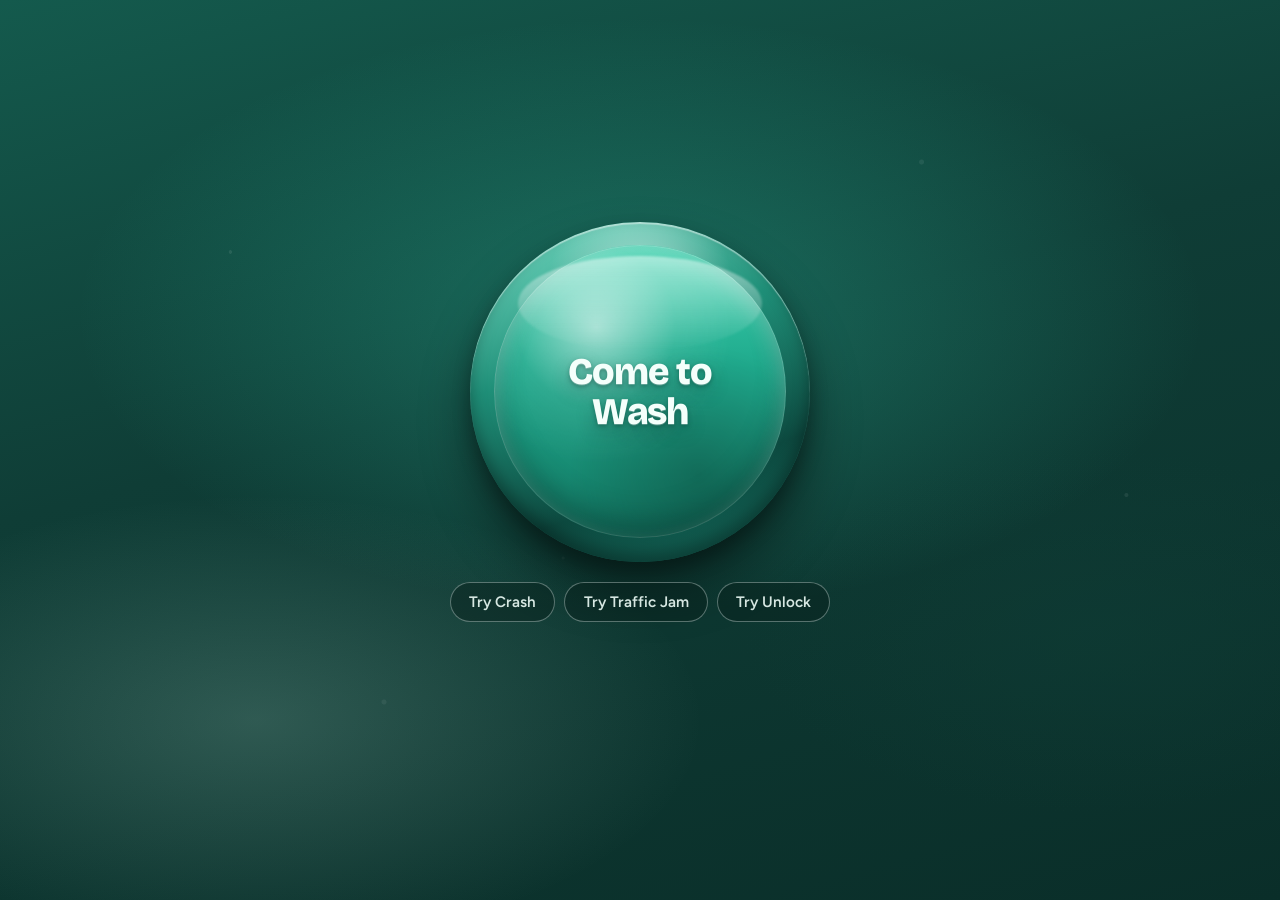
==== index.html @ 2193f3ff "Add Danny sticker branding icons across the site. Generate favicon, apple-touch, PWA, and social pre" ====
<!DOCTYPE html>
<html lang="en">
  <head>
    <meta charset="UTF-8" />
    <meta name="viewport" content="width=device-width, initial-scale=1.0, viewport-fit=cover" />
    <meta name="robots" content="noindex, nofollow, noarchive, nosnippet, noimageindex" />
    <meta name="googlebot" content="noindex, nofollow, noarchive, nosnippet, noimageindex" />
    <title>DannyWash</title>
    <meta name="description" content="Danny comes to wash." />
    <meta name="theme-color" content="#000000" />
    <link rel="icon" href="/favicon.ico" sizes="any" />
    <link rel="icon" type="image/png" sizes="32x32" href="/assets/favicon-32.png" />
    <link rel="icon" type="image/png" sizes="16x16" href="/assets/favicon-16.png" />
    <link rel="apple-touch-icon" sizes="180x180" href="/assets/apple-touch-icon.png" />
    <link rel="manifest" href="/site.webmanifest" />
    <meta property="og:title" content="DannyWash" />
    <meta property="og:description" content="Danny comes to wash." />
    <meta property="og:image" content="/assets/icon-512.png" />
    <meta property="og:type" content="website" />
    <meta name="twitter:card" content="summary" />
    <meta name="twitter:image" content="/assets/icon-512.png" />
    <link rel="preconnect" href="https://fonts.googleapis.com" />
    <link rel="preconnect" href="https://fonts.gstatic.com" crossorigin />
    <link
      href="https://fonts.googleapis.com/css2?family=Bricolage+Grotesque:opsz,wght@12..96,700;12..96,800&family=Figtree:wght@500;600&display=swap"
      rel="stylesheet"
    />
    <link rel="stylesheet" href="styles.css" />
  </head>
  <body>
    <p id="tip-total" class="tip-total" aria-live="polite" hidden></p>
    <div id="feature-unlock" class="feature-unlock" hidden aria-live="polite" aria-atomic="true">
      <div class="feature-unlock__scene" aria-hidden="true">
        <span class="feature-unlock__glow"></span>
        <span class="feature-unlock__ring"></span>
        <span class="feature-unlock__ring feature-unlock__ring--delay"></span>
        <span class="feature-unlock__spark feature-unlock__spark--1"></span>
        <span class="feature-unlock__spark feature-unlock__spark--2"></span>
        <span class="feature-unlock__spark feature-unlock__spark--3"></span>
        <span class="feature-unlock__spark feature-unlock__spark--4"></span>
      </div>
      <div class="feature-unlock__content">
        <p class="feature-unlock__eyebrow">Unlocked</p>
        <p id="feature-unlock-line" class="feature-unlock-line"></p>
      </div>
    </div>
    <main id="app">
      <section id="summon" class="screen screen--summon" aria-label="Summon Danny">
        <div class="summon__atmosphere" aria-hidden="true"></div>
        <button type="button" id="come-btn" class="come-btn" aria-label="Come to Wash">
          <span class="come-btn__sheen" aria-hidden="true"></span>
          <span class="come-btn__rim" aria-hidden="true"></span>
          <span class="come-btn__face">
            <span class="come-btn__label">Come to Wash</span>
          </span>
        </button>
        <div class="debug-trips">
          <button type="button" id="try-crash-btn" class="try-crash-btn">Try Crash</button>
          <button type="button" id="try-jam-btn" class="try-crash-btn">Try Traffic Jam</button>
          <button type="button" id="try-unlock-btn" class="try-crash-btn">Try Unlock</button>
        </div>
        <div id="review-ticker" class="review-ticker" hidden aria-label="Latest reviews">
          <div class="review-ticker__fade review-ticker__fade--left" aria-hidden="true"></div>
          <div class="review-ticker__track" id="review-ticker-track"></div>
          <div class="review-ticker__fade review-ticker__fade--right" aria-hidden="true"></div>
        </div>
      </section>

      <section id="map" class="screen screen--map" hidden aria-label="Danny en route">
        <div class="map-frame">
          <p id="status" class="status">Danny is coming to wash!</p>
          <div id="jam-actions" class="jam-actions" hidden>
            <button type="button" id="jam-hurry-btn" class="jam-hurry-btn">Hurry Up</button>
          </div>
          <div class="map-canvas" id="map-canvas" aria-hidden="true">
            <svg class="map-grid" viewBox="0 0 100 100" preserveAspectRatio="none">
              <defs>
                <pattern id="blocks" width="12" height="12" patternUnits="userSpaceOnUse">
                  <rect width="12" height="12" fill="transparent" />
                  <rect x="1" y="1" width="4.5" height="3.2" rx="0.3" fill="rgba(40, 72, 58, 0.14)" />
                  <rect x="6.5" y="5.2" width="4.2" height="5" rx="0.3" fill="rgba(40, 72, 58, 0.1)" />
                  <rect x="1.5" y="7" width="3.8" height="3.5" rx="0.3" fill="rgba(40, 72, 58, 0.08)" />
                </pattern>
              </defs>
              <rect width="100" height="100" fill="url(#blocks)" />
              <g class="roads" stroke="rgba(255,255,255,0.55)" stroke-width="1.6" fill="none" stroke-linecap="round">
                <path d="M8 18 H92" />
                <path d="M8 42 H92" />
                <path d="M8 66 H92" />
                <path d="M8 88 H70" />
                <path d="M22 8 V92" />
                <path d="M48 8 V92" />
                <path d="M74 8 V78" />
                <path d="M8 42 L48 66" />
                <path d="M48 42 L92 18" />
              </g>
              <g class="road-dashes" stroke="rgba(232, 196, 90, 0.45)" stroke-width="0.35" stroke-dasharray="1.2 1.6">
                <path d="M8 18 H92" />
                <path d="M8 42 H92" />
                <path d="M8 66 H92" />
                <path d="M22 8 V92" />
                <path d="M48 8 V92" />
                <path d="M74 8 V78" />
              </g>
            </svg>

            <div class="you-pin" id="you-pin" style="left: 74%; top: 66%">
              <span class="you-pin__pulse"></span>
              <span class="you-pin__dot"></span>
              <span class="you-pin__label">You</span>
            </div>

            <div class="danny" id="danny" style="left: 22%; top: 88%">
              <img
                src="assets/danny.png"
                alt="Danny"
                class="danny__photo"
                width="96"
                height="96"
                draggable="false"
              />
              <span class="danny__ring"></span>
            </div>

            <svg class="trail" id="trail" viewBox="0 0 100 100" preserveAspectRatio="none">
              <path
                id="route"
                fill="none"
                stroke="rgba(20, 110, 90, 0.4)"
                stroke-width="0.85"
                stroke-linecap="round"
                stroke-linejoin="round"
                stroke-dasharray="1.4 1.1"
              />
            </svg>
          </div>
        </div>
      </section>

      <section id="door" class="screen screen--door" hidden aria-label="Front door">
        <div class="door-scene" id="door-scene">
          <div class="door-behind" id="door-behind">
            <div class="door-danny-zoom" id="door-danny-zoom">
              <img
                class="door-danny"
                id="door-danny"
                src="assets/danny.png"
                alt="Danny"
                width="428"
                height="399"
                draggable="false"
              />
            </div>
            <img
              class="door-wave"
              id="door-wave"
              src="assets/wave-hand.png"
              alt=""
              width="128"
              height="128"
              draggable="false"
              hidden
              aria-hidden="true"
            />
          </div>
          <button type="button" id="door-btn" class="door-panel" aria-label="Open the door">
            <span class="door-panel__wood" aria-hidden="true"></span>
            <span class="door-panel__panels" aria-hidden="true"></span>
            <span class="door-panel__handle" aria-hidden="true"></span>
          </button>
          <p id="door-hello" class="door-hello" aria-hidden="true">Hello!</p>
        </div>
        <p id="danny-left" class="danny-left" hidden>Danny left.</p>
      </section>

      <section id="died" class="screen screen--died" hidden aria-label="Danny has died">
        <div id="died-crash" class="died-crash">
          <p id="died-crash-line" class="died-crash-line">Danny has crashed</p>
          <div id="funeral-actions" class="funeral-actions" hidden>
            <button type="button" id="fund-funeral-btn" class="tip-btn funeral-action-btn">
              <span class="tip-btn__rim" aria-hidden="true"></span>
              <span class="tip-btn__face">
                <span class="tip-btn__label">Fund Danny's Funeral</span>
              </span>
              <span class="tip-btn__sheen" aria-hidden="true"></span>
            </button>
            <button type="button" id="attend-funeral-btn" class="tip-btn tip-btn--attend funeral-action-btn is-locked" disabled>
              <span class="tip-btn__rim" aria-hidden="true"></span>
              <span class="tip-btn__face">
                <span class="tip-btn__label">
                  <span class="funeral-lock-title">
                    Take a Look
                    <svg class="funeral-lock-icon" viewBox="0 0 24 24" width="16" height="16" aria-hidden="true" focusable="false">
                      <path
                        fill="currentColor"
                        d="M17 9h-1V7a4 4 0 0 0-8 0v2H7a2 2 0 0 0-2 2v8a2 2 0 0 0 2 2h10a2 2 0 0 0 2-2v-8a2 2 0 0 0-2-2zm-7-2a2 2 0 1 1 4 0v2h-4V7zm3.2 8.4v1.8a1.2 1.2 0 0 1-2.4 0v-1.8a2 2 0 1 1 2.4 0z"
                      />
                    </svg>
                  </span>
                  <span class="funeral-lock-hint" id="attend-funeral-hint">$30.00 more to unlock</span>
                </span>
              </span>
              <span class="tip-btn__sheen" aria-hidden="true"></span>
            </button>
            <button type="button" id="refuse-funeral-btn" class="tip-btn tip-btn--refuse funeral-action-btn">
              <span class="tip-btn__rim" aria-hidden="true"></span>
              <span class="tip-btn__face">
                <span class="tip-btn__label">Refuse to Go</span>
              </span>
              <span class="tip-btn__sheen" aria-hidden="true"></span>
            </button>
          </div>
          <div id="funeral-amounts" class="funeral-amounts" hidden>
            <p class="funeral-amounts__label">How much?</p>
            <div class="funeral-amounts__row" role="group" aria-label="Funeral fund amounts">
              <button type="button" class="funeral-amount-btn" data-cents="100">$1</button>
              <button type="button" class="funeral-amount-btn" data-cents="500">$5</button>
              <button type="button" class="funeral-amount-btn" data-cents="1000">$10</button>
              <button type="button" class="funeral-amount-btn" data-cents="10000">$100</button>
              <button type="button" class="funeral-amount-btn" data-cents="50000">$500</button>
            </div>
            <button type="button" id="funeral-amounts-back" class="funeral-back">Back</button>
          </div>
        </div>
        <div class="died-face-wrap" aria-hidden="true">
          <img
            class="died-face"
            id="died-face"
            src="assets/danny.png"
            alt=""
            width="428"
            height="399"
            draggable="false"
          />
          <img
            class="died-coffin"
            id="died-coffin"
            src="assets/coffin.svg"
            alt=""
            width="300"
            height="520"
            draggable="false"
          />
        </div>
        <div class="died-bottom">
          <p class="died-message">Danny has died.</p>
          <div class="flowers-actions">
            <button type="button" id="flowers-btn" class="flowers-btn" aria-label="Send Flowers">
              <span class="flowers-btn__rim" aria-hidden="true"></span>
              <span class="flowers-btn__face">
                <span class="flowers-btn__label">Send Flowers</span>
              </span>
              <span class="flowers-btn__sheen" aria-hidden="true"></span>
            </button>
            <button
              type="button"
              id="flower-drip-btn"
              class="flowers-btn flowers-btn--drip"
              aria-label="Send 1 Flower every two seconds"
            >
              <span class="flowers-btn__rim" aria-hidden="true"></span>
              <span class="flowers-btn__face">
                <span class="flowers-btn__label" id="flower-drip-label">Send 1 Flower</span>
              </span>
              <span class="flowers-btn__sheen" aria-hidden="true"></span>
            </button>
          </div>
        </div>
        <div id="flower-bursts" class="tip-bursts" aria-hidden="true"></div>
        <div id="died-blackout" class="died-blackout" aria-hidden="true"></div>
      </section>

      <section id="wash" class="screen screen--wash" hidden aria-label="Danny washing">
        <div class="wash-content">
          <img
            class="wash-gif"
            id="wash-gif"
            src="assets/washing.gif"
            alt="Danny washing the dishes"
            width="330"
            height="388"
            draggable="false"
            tabindex="0"
            role="button"
            aria-label="Play Danny tip line"
          />
          <p class="wash-caption">Danny is washing</p>
          <div class="wash-actions">
            <button type="button" id="tip-btn" class="tip-btn" aria-label="Tip Danny">
              <span class="tip-btn__rim" aria-hidden="true"></span>
              <span class="tip-btn__face">
                <span class="tip-btn__label">Tip Danny</span>
              </span>
              <span class="tip-btn__sheen" aria-hidden="true"></span>
            </button>
            <button type="button" id="tickle-btn" class="tip-btn tip-btn--tickle" aria-label="Tickle Danny">
              <span class="tip-btn__rim" aria-hidden="true"></span>
              <span class="tip-btn__face">
                <span class="tip-btn__label" id="tickle-label">Tickle</span>
              </span>
              <span class="tip-btn__sheen" aria-hidden="true"></span>
            </button>
          </div>
          <p id="session-tip" class="session-tip" aria-live="polite">$0.00 tipped</p>
          <div id="tip-bursts" class="tip-bursts" aria-hidden="true"></div>
        </div>
      </section>

      <section id="bye" class="screen screen--bye" hidden aria-label="Goodbye">
        <div class="bye-content">
          <img
            class="bye-photo"
            src="assets/danny.png"
            alt="Danny"
            width="428"
            height="399"
            draggable="false"
          />
          <p id="bye-total" class="bye-total">$0.00 tipped</p>
          <button type="button" id="bye-btn" class="come-btn bye-btn" aria-label="Goodbye">
            <span class="come-btn__sheen" aria-hidden="true"></span>
            <span class="come-btn__rim" aria-hidden="true"></span>
            <span class="come-btn__face">
              <span class="come-btn__label">Goodbye</span>
            </span>
          </button>
        </div>
      </section>

      <section id="rate" class="screen screen--rate" hidden aria-label="Rate Danny">
        <div class="rate-content">
          <div id="rate-form" class="rate-form">
            <h2 class="rate-title">Rate DannyWash</h2>
            <div id="rate-stars" class="rate-stars" role="group" aria-label="Star rating">
              <button type="button" class="rate-star" data-star="1" aria-label="1 star">★</button>
              <button type="button" class="rate-star" data-star="2" aria-label="2 stars">★</button>
              <button type="button" class="rate-star" data-star="3" aria-label="3 stars">★</button>
              <button type="button" class="rate-star" data-star="4" aria-label="4 stars">★</button>
              <button type="button" class="rate-star" data-star="5" aria-label="5 stars">★</button>
            </div>
            <label class="rate-comment-label" for="rate-comment">Comment</label>
            <textarea
              id="rate-comment"
              class="rate-comment"
              rows="3"
              maxlength="280"
              placeholder="How was your wash?"
            ></textarea>
            <button type="button" id="rate-submit" class="rate-submit" disabled>Submit</button>
          </div>
          <div id="rate-outcome" class="rate-outcome" hidden>
            <p id="rate-rejected" class="rate-rejected" hidden>Rejected.</p>
            <p id="rate-thanks" class="rate-thanks" hidden>
              <span class="rate-thanks__check" aria-hidden="true">✓</span>
              <span class="rate-thanks__text">Thanks for your comment</span>
            </p>
          </div>
        </div>
        <div id="rate-burst" class="rate-burst" aria-hidden="true"></div>
      </section>
    </main>
    <audio
      id="doorbell-audio"
      src="assets/doorbell.mp3"
      preload="auto"
      playsinline
    ></audio>
    <audio
      id="coming-audio"
      src="assets/coming.mp3"
      preload="auto"
      playsinline
    ></audio>
    <audio
      id="tip-audio"
      src="assets/tip.mp3"
      preload="auto"
      playsinline
    ></audio>
    <audio
      id="tickle-audio"
      src="assets/tickle.mp3"
      preload="auto"
      playsinline
    ></audio>
    <audio
      id="washing-audio"
      src="assets/washing.mp3"
      preload="auto"
      playsinline
    ></audio>
    <audio
      id="knock-audio"
      src="assets/knock.mp3"
      preload="auto"
      playsinline
    ></audio>
    <audio
      id="hello-knock-audio"
      src="assets/hello-knock.mp3"
      preload="auto"
      playsinline
    ></audio>
    <audio
      id="hello2-audio"
      src="assets/hello2.mp3"
      preload="auto"
      playsinline
    ></audio>
    <audio
      id="goodbye-audio"
      src="assets/goodbye.mp3"
      preload="auto"
      playsinline
    ></audio>
    <audio
      id="goodbye-lowtip-audio"
      src="assets/goodbye-lowtip.mp3"
      preload="auto"
      playsinline
    ></audio>
    <audio
      id="lowtip-audio"
      src="assets/lowtip.mp3"
      preload="auto"
      playsinline
    ></audio>
    <audio
      id="hightip-audio"
      src="assets/hightip.mp3"
      preload="auto"
      playsinline
    ></audio>
    <audio
      id="hightip2-audio"
      src="assets/hightip2.mp3"
      preload="auto"
      playsinline
    ></audio>
    <audio
      id="slam-audio"
      src="assets/slam.mp3"
      preload="auto"
      playsinline
    ></audio>
    <audio
      id="wash-line1-audio"
      src="assets/wash-line1.mp3"
      preload="auto"
      playsinline
    ></audio>
    <audio
      id="wash-line2-audio"
      src="assets/wash-line2.mp3"
      preload="auto"
      playsinline
    ></audio>
    <audio
      id="arrive-audio"
      src="assets/arrive.mp3"
      preload="auto"
      playsinline
    ></audio>
    <audio
      id="door-knock-audio"
      src="assets/door-knock.mp3"
      preload="auto"
      playsinline
    ></audio>
    <audio
      id="door-rethink-audio"
      src="assets/door-rethink.mp3"
      preload="auto"
      playsinline
    ></audio>
    <audio
      id="door-rethink-closed-audio"
      src="assets/door-rethink-closed.mp3"
      preload="auto"
      playsinline
    ></audio>
    <audio
      id="honk-audio"
      src="assets/honk.mp3"
      preload="auto"
      playsinline
    ></audio>
    <audio
      id="crash-audio"
      src="assets/crash.mp3"
      preload="auto"
      playsinline
    ></audio>
    <audio
      id="danny-crashed-audio"
      src="assets/danny-crashed.mp3"
      preload="auto"
      playsinline
    ></audio>
    <audio
      id="plate-break-audio"
      src="assets/plate-break.mp3"
      preload="auto"
      playsinline
    ></audio>
    <audio
      id="danny-left-audio"
      src="assets/danny-left.mp3"
      preload="auto"
      playsinline
    ></audio>
    <audio
      id="celebrate-audio"
      src="assets/celebrate.mp3"
      preload="auto"
      playsinline
    ></audio>
    <audio
      id="unlock-audio"
      src="assets/unlock.mp3"
      preload="auto"
      playsinline
    ></audio>
    <script src="app.js"></script>
  </body>
</html>
---- styles.css ----
:root {
  --wash-deep: #0f3d36;
  --wash-mid: #1a6b5c;
  --wash-bright: #2ec4a5;
  --wash-foam: #e8f7f2;
  --wash-mist: #b8e4d6;
  --ink: #14352f;
  --map-ground: #d5ebe2;
  --map-road: #f4faf7;
  --you: #1f7aef;
  --ease-out: cubic-bezier(0.22, 1, 0.36, 1);
  --ease-soft: cubic-bezier(0.4, 0, 0.2, 1);
  --safe-top: env(safe-area-inset-top, 0px);
  --safe-right: env(safe-area-inset-right, 0px);
  --safe-bottom: env(safe-area-inset-bottom, 0px);
  --safe-left: env(safe-area-inset-left, 0px);
}

*,
*::before,
*::after {
  box-sizing: border-box;
}

html,
body {
  margin: 0;
  width: 100%;
  height: 100%;
  overflow: hidden;
}

body {
  font-family: "Figtree", sans-serif;
  color: var(--ink);
  background: var(--wash-deep);
  -webkit-font-smoothing: antialiased;
  touch-action: manipulation;
}

#app {
  position: fixed;
  inset: 0;
  width: 100%;
  height: 100%;
  height: 100dvh;
  overflow: hidden;
}

.screen {
  position: absolute;
  inset: 0;
  width: 100%;
  height: 100%;
}

.screen[hidden] {
  display: none !important;
}

/* ——— Summon ——— */

.screen--summon {
  display: grid;
  place-items: center;
  align-content: center;
  gap: 1.25rem;
  isolation: isolate;
  padding:
    max(1rem, var(--safe-top))
    max(1rem, var(--safe-right))
    max(4.5rem, calc(var(--safe-bottom) + 3.25rem))
    max(1rem, var(--safe-left));
}

.summon__atmosphere {
  position: absolute;
  inset: 0;
  z-index: 0;
  background:
    radial-gradient(ellipse 80% 60% at 50% 35%, rgba(46, 196, 165, 0.35), transparent 55%),
    radial-gradient(ellipse 70% 50% at 20% 80%, rgba(184, 228, 214, 0.2), transparent 50%),
    radial-gradient(ellipse 60% 45% at 85% 70%, rgba(15, 61, 54, 0.5), transparent 45%),
    linear-gradient(165deg, #145a4d 0%, #0f3d36 42%, #0a2e29 100%);
  animation: mist-drift 14s ease-in-out infinite alternate;
}

.summon__atmosphere::before {
  content: "";
  position: absolute;
  inset: 0;
  background-image:
    radial-gradient(circle at 18% 28%, rgba(255, 255, 255, 0.12) 0 1.5px, transparent 2px),
    radial-gradient(circle at 72% 18%, rgba(255, 255, 255, 0.1) 0 2px, transparent 3px),
    radial-gradient(circle at 44% 62%, rgba(255, 255, 255, 0.08) 0 1px, transparent 2px),
    radial-gradient(circle at 88% 55%, rgba(255, 255, 255, 0.11) 0 1.5px, transparent 2.5px),
    radial-gradient(circle at 30% 78%, rgba(255, 255, 255, 0.09) 0 2px, transparent 3px);
  opacity: 0.7;
  animation: bubble-float 18s linear infinite;
}

@keyframes mist-drift {
  from {
    filter: hue-rotate(0deg) brightness(1);
  }
  to {
    filter: hue-rotate(8deg) brightness(1.06);
  }
}

@keyframes bubble-float {
  from {
    transform: translateY(0);
  }
  to {
    transform: translateY(-28px);
  }
}

.come-btn {
  position: relative;
  z-index: 1;
  width: min(72vmin, 340px);
  max-width: calc(100vw - 2.5rem);
  aspect-ratio: 1;
  border: 0;
  padding: 0;
  border-radius: 50%;
  cursor: pointer;
  background: transparent;
  -webkit-tap-highlight-color: transparent;
  animation: btn-breathe 3.2s ease-in-out infinite;
  transition: transform 0.15s var(--ease-soft);
}

.come-btn:focus-visible {
  outline: 3px solid rgba(232, 247, 242, 0.85);
  outline-offset: 10px;
}

.come-btn:active,
.come-btn.is-pressed {
  transform: scale(0.94);
  animation: none;
}

.come-btn__rim {
  position: absolute;
  inset: 0;
  border-radius: 50%;
  background:
    radial-gradient(circle at 50% 18%, rgba(255, 255, 255, 0.55), transparent 28%),
    linear-gradient(160deg, #7ae0c8 0%, #1f8f78 38%, #0d4a40 72%, #146b5c 100%);
  box-shadow:
    0 28px 50px rgba(0, 0, 0, 0.45),
    0 10px 18px rgba(0, 0, 0, 0.28),
    inset 0 2px 1px rgba(255, 255, 255, 0.45),
    inset 0 -8px 16px rgba(0, 0, 0, 0.35);
}

.come-btn__face {
  position: absolute;
  inset: 7%;
  border-radius: 50%;
  display: grid;
  place-items: center;
  background:
    radial-gradient(circle at 35% 28%, rgba(255, 255, 255, 0.55) 0%, rgba(255, 255, 255, 0.08) 28%, transparent 48%),
    radial-gradient(circle at 70% 78%, rgba(0, 0, 0, 0.22), transparent 42%),
    linear-gradient(180deg, #3dd4b0 0%, #1fa98c 42%, #178a72 78%, #127561 100%);
  box-shadow:
    inset 0 10px 22px rgba(255, 255, 255, 0.28),
    inset 0 -16px 28px rgba(8, 48, 42, 0.45),
    inset 0 0 0 1px rgba(255, 255, 255, 0.18);
  transition: box-shadow 0.15s var(--ease-soft), transform 0.15s var(--ease-soft);
}

.come-btn:active .come-btn__face,
.come-btn.is-pressed .come-btn__face {
  box-shadow:
    inset 0 14px 28px rgba(8, 48, 42, 0.4),
    inset 0 -6px 12px rgba(255, 255, 255, 0.12),
    inset 0 0 0 1px rgba(255, 255, 255, 0.1);
  transform: translateY(2px);
}

.come-btn__sheen {
  position: absolute;
  inset: 10% 14% auto;
  height: 28%;
  border-radius: 50%;
  background: linear-gradient(180deg, rgba(255, 255, 255, 0.55), rgba(255, 255, 255, 0));
  filter: blur(1px);
  pointer-events: none;
  z-index: 2;
  opacity: 0.85;
}

.come-btn__label {
  position: relative;
  z-index: 1;
  max-width: 72%;
  font-family: "Bricolage Grotesque", sans-serif;
  font-weight: 800;
  font-size: clamp(1.25rem, 5.5vmin, 2.35rem);
  line-height: 1.05;
  letter-spacing: -0.03em;
  text-align: center;
  color: #f4fffb;
  text-shadow:
    0 1px 0 rgba(255, 255, 255, 0.25),
    0 2px 4px rgba(8, 40, 35, 0.35),
    0 8px 18px rgba(8, 40, 35, 0.25);
}

.try-crash-btn {
  position: relative;
  z-index: 1;
  border: 1px solid rgba(232, 247, 242, 0.35);
  border-radius: 999px;
  padding: 0.65rem 1.15rem;
  background: rgba(8, 32, 28, 0.45);
  color: rgba(232, 247, 242, 0.92);
  font-family: "Figtree", sans-serif;
  font-weight: 600;
  font-size: 0.95rem;
  cursor: pointer;
  -webkit-tap-highlight-color: transparent;
}

.debug-trips {
  position: relative;
  z-index: 1;
  display: flex;
  flex-wrap: wrap;
  justify-content: center;
  gap: 0.55rem;
}

.try-crash-btn:focus-visible {
  outline: 2px solid rgba(232, 196, 90, 0.75);
  outline-offset: 3px;
}

.try-crash-btn:disabled {
  opacity: 0.45;
  cursor: default;
}

.review-ticker {
  position: absolute;
  left: 0;
  right: 0;
  bottom: max(0.75rem, var(--safe-bottom));
  z-index: 3;
  height: 2.4rem;
  overflow: hidden;
  pointer-events: none;
  mask-image: linear-gradient(90deg, transparent, #000 8%, #000 92%, transparent);
  -webkit-mask-image: linear-gradient(90deg, transparent, #000 8%, #000 92%, transparent);
}

.review-ticker[hidden] {
  display: none !important;
}

.review-ticker__track {
  display: flex;
  width: max-content;
  gap: 2.25rem;
  align-items: center;
  height: 100%;
  padding-left: 10vw;
  will-change: transform;
  animation: review-ticker-scroll var(--ticker-ms, 14s) linear infinite;
}

.review-ticker__item {
  display: inline-flex;
  align-items: baseline;
  gap: 0.45rem;
  white-space: nowrap;
  font-family: "Figtree", sans-serif;
  font-weight: 600;
  font-size: clamp(0.82rem, 2.8vmin, 0.98rem);
  color: rgba(232, 247, 242, 0.88);
  text-shadow: 0 1px 8px rgba(0, 0, 0, 0.35);
}

.review-ticker__stars {
  color: #f5d76e;
  letter-spacing: 0.04em;
  font-size: 0.95em;
}

.review-ticker__text {
  max-width: min(70vw, 28rem);
  overflow: hidden;
  text-overflow: ellipsis;
}

@keyframes review-ticker-scroll {
  from {
    transform: translateX(0);
  }
  to {
    transform: translateX(-50%);
  }
}

@keyframes btn-breathe {
  0%,
  100% {
    transform: scale(1);
  }
  50% {
    transform: scale(1.025);
  }
}

/* ——— Map ——— */

.screen--map {
  display: flex;
  flex-direction: column;
  background:
    radial-gradient(ellipse 90% 60% at 50% 0%, #c8e8dc, transparent 55%),
    linear-gradient(180deg, #eaf6f1 0%, #c5dfd4 100%);
  padding: 0;
  animation: map-in 0.55s var(--ease-out) both;
}

@keyframes map-in {
  from {
    opacity: 0;
  }
  to {
    opacity: 1;
  }
}

.map-frame {
  flex: 1;
  min-height: 0;
  position: relative;
  overflow: hidden;
  background: var(--map-ground);
}

.status {
  position: absolute;
  left: 50%;
  top: 50%;
  z-index: 10;
  width: min(90vw, 22rem);
  max-width: calc(100% - 2rem);
  margin: 0;
  padding: 0 0.5rem;
  transform: translate(-50%, -50%);
  text-align: center;
  font-family: "Bricolage Grotesque", sans-serif;
  font-weight: 800;
  font-size: clamp(1.35rem, 6.2vmin, 2.75rem);
  line-height: 1.12;
  letter-spacing: -0.03em;
  color: var(--wash-deep);
  text-shadow:
    0 0 24px rgba(234, 246, 241, 0.95),
    0 0 48px rgba(234, 246, 241, 0.85),
    0 1px 0 rgba(255, 255, 255, 0.7);
  pointer-events: none;
}

.status.is-arrived {
  animation: map-in 0.4s var(--ease-out) both;
}

.status.is-jam {
  color: #8a3a12;
}

.jam-actions {
  position: absolute;
  left: 50%;
  bottom: clamp(1.25rem, 5vmin, 2.25rem);
  z-index: 11;
  transform: translateX(-50%);
  animation: map-in 0.35s var(--ease-out) both;
}

.jam-hurry-btn {
  appearance: none;
  border: 1px solid rgba(138, 58, 18, 0.35);
  border-radius: 999px;
  padding: 0.72rem 1.35rem;
  background:
    linear-gradient(180deg, rgba(255, 244, 232, 0.98) 0%, rgba(255, 228, 196, 0.96) 100%);
  box-shadow:
    0 1px 0 rgba(255, 255, 255, 0.85) inset,
    0 8px 22px rgba(138, 58, 18, 0.18);
  color: #8a3a12;
  font-family: "Bricolage Grotesque", sans-serif;
  font-weight: 800;
  font-size: clamp(0.95rem, 3.8vmin, 1.08rem);
  letter-spacing: -0.02em;
  cursor: pointer;
  -webkit-tap-highlight-color: transparent;
  transition: transform 0.12s var(--ease-soft), opacity 0.12s var(--ease-soft);
}

.jam-hurry-btn:focus-visible {
  outline: 2px solid rgba(232, 196, 90, 0.75);
  outline-offset: 3px;
}

.jam-hurry-btn:active,
.jam-hurry-btn.is-pressed {
  transform: scale(0.97);
}

.map-canvas {
  position: absolute;
  inset: 0;
  background:
    radial-gradient(circle at 30% 20%, rgba(255, 255, 255, 0.45), transparent 40%),
    linear-gradient(160deg, #dcefe7, #c2ddd2);
}

.map-grid,
.trail {
  position: absolute;
  inset: 0;
  width: 100%;
  height: 100%;
}

.trail {
  pointer-events: none;
  z-index: 1;
}

.you-pin {
  position: absolute;
  left: 74%;
  top: 66%;
  z-index: 3;
  width: 0;
  height: 0;
  transform: translate(-50%, -50%);
}

.you-pin__pulse {
  position: absolute;
  left: 50%;
  top: 50%;
  width: clamp(32px, 6vmin, 42px);
  height: clamp(32px, 6vmin, 42px);
  margin: 0;
  transform: translate(-50%, -50%);
  border-radius: 50%;
  background: rgba(31, 122, 239, 0.22);
  animation: pulse 2s var(--ease-soft) infinite;
}

.you-pin__dot {
  position: absolute;
  left: 50%;
  top: 50%;
  width: clamp(12px, 2.4vmin, 16px);
  height: clamp(12px, 2.4vmin, 16px);
  margin: 0;
  transform: translate(-50%, -50%);
  border-radius: 50%;
  background: radial-gradient(circle at 35% 30%, #7eb6ff, var(--you) 55%, #0d4fa8);
  box-shadow: 0 0 0 3px rgba(255, 255, 255, 0.95);
}

.you-pin__label {
  position: absolute;
  left: 50%;
  top: calc(50% + clamp(14px, 2.8vmin, 18px));
  transform: translateX(-50%);
  font-size: clamp(0.65rem, 1.8vmin, 0.75rem);
  font-weight: 600;
  letter-spacing: 0.02em;
  color: var(--wash-deep);
  white-space: nowrap;
}

@keyframes pulse {
  0% {
    transform: translate(-50%, -50%) scale(0.75);
    opacity: 0.9;
  }
  100% {
    transform: translate(-50%, -50%) scale(1.85);
    opacity: 0;
  }
}

.danny {
  --danny-size: clamp(48px, 9vmin, 72px);
  position: absolute;
  left: 22%;
  top: 88%;
  z-index: 4;
  width: var(--danny-size);
  height: var(--danny-size);
  margin: 0;
  transform: translate(-50%, -50%);
  will-change: left, top;
}

.danny__photo {
  width: 100%;
  height: 100%;
  object-fit: cover;
  object-position: 50% 35%;
  border-radius: 50%;
  display: block;
  box-shadow:
    0 0 0 3px #fff,
    0 8px 20px rgba(15, 61, 54, 0.28);
  user-select: none;
  pointer-events: none;
}

.danny__ring {
  position: absolute;
  inset: -6px;
  border-radius: 50%;
  border: 2px solid rgba(46, 196, 165, 0.55);
  opacity: 0;
  pointer-events: none;
}

.danny.is-moving .danny__photo {
  animation: danny-bob 0.7s ease-in-out infinite;
}

.danny.is-jammed .danny__photo {
  animation: danny-bob 1.6s ease-in-out infinite;
}

.danny.is-jammed-stopped .danny__photo {
  animation: none;
}

.danny.is-arrived .danny__photo {
  animation: arrive-pop 0.55s var(--ease-out) both;
}

.danny.is-arrived .danny__ring {
  animation: ring-burst 0.7s var(--ease-out) both;
}

@keyframes danny-bob {
  0%,
  100% {
    transform: translateY(0);
  }
  50% {
    transform: translateY(-3px);
  }
}

@keyframes arrive-pop {
  0% {
    transform: scale(1);
  }
  45% {
    transform: scale(1.18);
  }
  100% {
    transform: scale(1.08);
  }
}

@keyframes ring-burst {
  0% {
    opacity: 0.9;
    transform: scale(0.85);
  }
  100% {
    opacity: 0;
    transform: scale(1.55);
  }
}

/* ——— Door ——— */

.screen--door.is-left {
  background: #000;
}

.screen--door.is-left .door-scene {
  display: none;
}

.danny-left {
  position: absolute;
  left: 50%;
  top: 50%;
  z-index: 5;
  margin: 0;
  padding: 0 1rem;
  transform: translate(-50%, -50%);
  text-align: center;
  font-family: "Bricolage Grotesque", sans-serif;
  font-weight: 800;
  font-size: clamp(1.85rem, 7vmin, 2.75rem);
  letter-spacing: -0.03em;
  color: #f4ebe3;
  text-shadow: 0 4px 24px rgba(0, 0, 0, 0.45);
  pointer-events: none;
  opacity: 1;
  animation: map-in 0.4s var(--ease-out) both;
}

.danny-left.is-fading {
  animation: danny-left-fade 4.5s linear forwards;
}

@keyframes danny-left-fade {
  0% {
    opacity: 1;
    transform: translate(-50%, -50%);
  }
  100% {
    opacity: 0;
    transform: translate(-50%, -50%);
  }
}

.danny-left[hidden] {
  display: none;
}

.door-scene {
  position: absolute;
  inset: 0;
  transform-style: preserve-3d;
}

.door-behind {
  position: absolute;
  inset: 0;
  background:
    radial-gradient(ellipse 60% 50% at 50% 45%, #2a211c, transparent 70%),
    #0c0a08;
  overflow: hidden;
  display: grid;
  place-items: center;
}

.door-danny-zoom {
  position: absolute;
  inset: 0;
  transform-origin: center center;
  will-change: transform;
}

.door-danny {
  position: absolute;
  display: block;
  max-width: none;
  border-radius: 0;
  box-shadow: none;
  pointer-events: none;
  user-select: none;
  -webkit-tap-highlight-color: transparent;
}

.screen--door.is-open.is-rethink .door-danny {
  pointer-events: auto;
  cursor: pointer;
}

.screen--door.is-open .door-danny-zoom {
  animation: face-zoom 1.4s var(--ease-out) 0.35s both;
}

.door-wave {
  position: absolute;
  left: clamp(6%, 12vw, 18%);
  right: auto;
  bottom: clamp(18%, 22vh, 28%);
  z-index: 1;
  width: clamp(6.5rem, 24vmin, 11rem);
  height: auto;
  transform-origin: 30% 90%;
  filter: drop-shadow(0 10px 18px rgba(0, 0, 0, 0.45));
  pointer-events: none;
  user-select: none;
  opacity: 0;
}

.door-wave.is-waving {
  opacity: 1;
  animation: door-wave 0.22s ease-in-out infinite alternate;
}

.door-wave[hidden] {
  display: none;
}

@keyframes door-wave {
  from {
    transform: rotate(-28deg) scale(1);
  }
  to {
    transform: rotate(32deg) scale(1.06);
  }
}

@keyframes face-zoom {
  from {
    transform: scale(1);
  }
  to {
    transform: scale(1.55);
  }
}

.door-panel {
  position: absolute;
  inset: 0;
  border: 0;
  padding: 0;
  cursor: pointer;
  transform-origin: left center;
  transform-style: preserve-3d;
  -webkit-tap-highlight-color: transparent;
  transition: transform 1.15s cubic-bezier(0.65, 0.05, 0.2, 1);
  z-index: 2;
}

.door-panel:focus-visible {
  outline: 3px solid rgba(232, 196, 90, 0.7);
  outline-offset: -10px;
}

.screen--door.is-open .door-panel {
  transform: rotateY(-105deg);
  pointer-events: none;
}

.door-panel__wood {
  position: absolute;
  inset: 0;
  background:
    linear-gradient(90deg, rgba(0, 0, 0, 0.35) 0%, transparent 8%, transparent 92%, rgba(0, 0, 0, 0.2) 100%),
    linear-gradient(180deg, #6b4428 0%, #5a3820 18%, #4a2e1a 52%, #3d2616 78%, #2f1c10 100%);
  box-shadow:
    inset 0 0 0 1px rgba(255, 220, 170, 0.08),
    inset 8px 0 24px rgba(0, 0, 0, 0.35);
}

.door-panel__wood::before {
  content: "";
  position: absolute;
  inset: 0;
  opacity: 0.35;
  background:
    repeating-linear-gradient(
      92deg,
      transparent 0 11px,
      rgba(0, 0, 0, 0.08) 11px 12px,
      transparent 12px 23px,
      rgba(255, 220, 170, 0.04) 23px 24px
    );
}

.door-panel__panels {
  position: absolute;
  inset: 6% 10%;
  display: grid;
  grid-template-rows: 1fr 1fr;
  gap: 5%;
  pointer-events: none;
}

.door-panel__panels::before,
.door-panel__panels::after {
  content: "";
  border: clamp(2px, 0.4vmin, 3px) solid rgba(30, 18, 10, 0.55);
  border-radius: 4px;
  box-shadow:
    inset 0 0 0 clamp(6px, 1.2vmin, 8px) rgba(90, 56, 32, 0.65),
    inset 0 0 0 clamp(8px, 1.5vmin, 10px) rgba(20, 12, 6, 0.4),
    inset 0 12px 28px rgba(0, 0, 0, 0.25),
    0 1px 0 rgba(255, 220, 170, 0.08);
  background: linear-gradient(160deg, rgba(255, 220, 170, 0.06), transparent 40%, rgba(0, 0, 0, 0.15));
}

.door-panel__handle {
  position: absolute;
  right: clamp(8%, 11vw, 14%);
  top: 50%;
  width: clamp(14px, 2.6vmin, 20px);
  height: clamp(14px, 2.6vmin, 20px);
  margin-top: 0;
  transform: translateY(-50%);
  border-radius: 50%;
  background:
    radial-gradient(circle at 35% 30%, #f0d78a, #c9a227 55%, #8a6a12);
  box-shadow:
    0 0 0 3px #3d2616,
    0 4px 10px rgba(0, 0, 0, 0.4),
    inset 0 1px 2px rgba(255, 255, 255, 0.45);
  pointer-events: none;
}

.door-panel__handle::before {
  content: "";
  position: absolute;
  right: 100%;
  top: 50%;
  width: clamp(16px, 3vmin, 24px);
  height: clamp(4px, 0.9vmin, 6px);
  margin-top: 0;
  margin-right: -2px;
  transform: translateY(-50%);
  border-radius: 3px;
  background: linear-gradient(180deg, #d4b04a, #9a7818);
  box-shadow: 0 2px 4px rgba(0, 0, 0, 0.3);
}

.door-hello {
  position: absolute;
  left: 50%;
  top: 38%;
  z-index: 3;
  margin: 0;
  padding: 0 0.15em;
  --hello-rot: 0deg;
  transform: translate(-50%, -40%) scale(0.55) rotate(var(--hello-rot));
  font-family: "Bricolage Grotesque", sans-serif;
  font-weight: 800;
  font-size: clamp(2.4rem, 11vmin, 4.25rem);
  letter-spacing: -0.04em;
  line-height: 1;
  color: #fff6e8;
  text-shadow:
    0 2px 0 rgba(60, 32, 12, 0.35),
    0 10px 28px rgba(0, 0, 0, 0.45);
  opacity: 0;
  pointer-events: none;
  user-select: none;
  visibility: hidden;
}

.door-hello.is-on {
  visibility: visible;
  animation: door-hello-pop 1.15s var(--ease-out) both;
}

.screen--door.is-open .door-hello,
.screen--door.is-left .door-hello {
  display: none;
}

@keyframes door-hello-pop {
  0% {
    opacity: 0;
    transform: translate(-50%, -20%) scale(0.45) rotate(var(--hello-rot));
  }
  18% {
    opacity: 1;
    transform: translate(-50%, -48%) scale(1.12) rotate(var(--hello-rot));
  }
  34% {
    transform: translate(-50%, -42%) scale(0.96) rotate(var(--hello-rot));
  }
  48% {
    transform: translate(-50%, -44%) scale(1.04) rotate(var(--hello-rot));
  }
  72% {
    opacity: 1;
    transform: translate(-50%, -44%) scale(1) rotate(var(--hello-rot));
  }
  100% {
    opacity: 0;
    transform: translate(-50%, -58%) scale(1.08) rotate(var(--hello-rot));
  }
}

/* ——— Wash ——— */

.screen--wash {
  display: grid;
  place-items: center;
  background:
    radial-gradient(ellipse 70% 55% at 50% 45%, #2a4a42, transparent 65%),
    linear-gradient(165deg, #163832 0%, #0c2420 100%);
  animation: map-in 0.5s var(--ease-out) both;
  padding:
    max(1rem, var(--safe-top))
    max(1rem, var(--safe-right))
    max(1rem, var(--safe-bottom))
    max(1rem, var(--safe-left));
}

.wash-content {
  position: relative;
  display: flex;
  flex-direction: column;
  align-items: center;
  gap: clamp(0.85rem, 2.5vmin, 1.25rem);
  width: min(100%, 28rem);
}

.wash-gif {
  width: min(70vmin, 360px, 100%);
  height: auto;
  max-height: min(62vh, 62dvh);
  object-fit: contain;
  image-rendering: auto;
  border-radius: 1rem;
  box-shadow: 0 24px 60px rgba(0, 0, 0, 0.4);
  cursor: pointer;
  -webkit-tap-highlight-color: transparent;
}

.wash-gif:focus-visible {
  outline: 3px solid rgba(232, 196, 90, 0.7);
  outline-offset: 4px;
}

.wash-caption {
  margin: 0;
  font-family: "Bricolage Grotesque", sans-serif;
  font-weight: 700;
  font-size: clamp(1.15rem, 4.5vmin, 1.85rem);
  letter-spacing: -0.02em;
  color: var(--wash-foam);
  text-align: center;
}

.session-tip {
  margin: 0;
  font-family: "Bricolage Grotesque", sans-serif;
  font-weight: 800;
  font-size: clamp(1.05rem, 3.8vmin, 1.35rem);
  letter-spacing: -0.02em;
  color: #f5d76e;
  text-align: center;
  text-shadow: 0 4px 16px rgba(0, 0, 0, 0.35);
}

.session-tip.is-bump {
  animation: tip-total-bump 0.35s var(--ease-out);
}

/* ——— Died ——— */

.screen--died {
  background: #000;
  overflow: visible;
  padding: 0;
}

.screen--died.is-in .died-crash {
  opacity: 0;
  pointer-events: none;
}

.screen--died.is-in .died-face-wrap {
  opacity: 1;
}

.screen--died.is-in .died-bottom {
  opacity: 1;
  transform: translateY(0);
}

.died-crash {
  position: absolute;
  inset: 0;
  z-index: 3;
  display: flex;
  flex-direction: column;
  align-items: center;
  justify-content: center;
  gap: 1.35rem;
  margin: 0;
  padding: 1.5rem 1.25rem 2rem;
  background: #000;
  opacity: 1;
  transition: opacity 0.7s var(--ease-out);
}

.died-crash-line {
  margin: 0;
  font-family: "Bricolage Grotesque", sans-serif;
  font-weight: 800;
  font-size: clamp(1.55rem, 6.5vmin, 2.35rem);
  letter-spacing: -0.03em;
  color: #f2f2f2;
  text-align: center;
}

.feature-unlock {
  position: fixed;
  inset: 0;
  z-index: 60;
  display: grid;
  place-items: center;
  margin: 0;
  padding: 1.5rem 1.25rem;
  background:
    radial-gradient(circle at 50% 42%, rgba(245, 215, 110, 0.16), transparent 34%),
    radial-gradient(circle at 50% 50%, rgba(255, 255, 255, 0.04), transparent 52%),
    #000;
  opacity: 1;
  overflow: hidden;
  pointer-events: none;
}

body.is-feature-unlock > :not(.feature-unlock) {
  visibility: hidden;
}

.feature-unlock__scene {
  position: absolute;
  inset: 0;
  display: grid;
  place-items: center;
  pointer-events: none;
}

.feature-unlock__glow {
  position: absolute;
  width: min(88vmin, 34rem);
  aspect-ratio: 1;
  border-radius: 50%;
  background:
    radial-gradient(circle, rgba(245, 215, 110, 0.42) 0%, rgba(245, 215, 110, 0.12) 34%, transparent 68%);
  filter: blur(8px);
  animation: feature-unlock-glow 1.8s var(--ease-out) both;
}

.feature-unlock__ring {
  position: absolute;
  width: min(42vmin, 14rem);
  aspect-ratio: 1;
  border-radius: 50%;
  border: 2px solid rgba(245, 215, 110, 0.55);
  box-shadow:
    0 0 24px rgba(245, 215, 110, 0.28),
    inset 0 0 18px rgba(245, 215, 110, 0.12);
  animation: feature-unlock-ring 1.35s var(--ease-out) both;
}

.feature-unlock__ring--delay {
  animation-delay: 0.12s;
  border-color: rgba(255, 240, 190, 0.35);
}

.feature-unlock__spark {
  position: absolute;
  width: 0.55rem;
  height: 0.55rem;
  border-radius: 50%;
  background: #fff6d0;
  box-shadow: 0 0 16px rgba(245, 215, 110, 0.95);
  animation: feature-unlock-spark 1.1s var(--ease-out) both;
}

.feature-unlock__spark--1 { --spark-x: -9rem; --spark-y: -4.5rem; animation-delay: 0.08s; }
.feature-unlock__spark--2 { --spark-x: 8.5rem; --spark-y: -3.5rem; animation-delay: 0.16s; }
.feature-unlock__spark--3 { --spark-x: -7rem; --spark-y: 5rem; animation-delay: 0.22s; }
.feature-unlock__spark--4 { --spark-x: 7.5rem; --spark-y: 4.5rem; animation-delay: 0.28s; }

.feature-unlock__content {
  position: relative;
  z-index: 1;
  display: flex;
  flex-direction: column;
  align-items: center;
  gap: 0.55rem;
  max-width: min(92vw, 26rem);
  text-align: center;
  animation: feature-unlock-content 0.7s cubic-bezier(0.18, 1.12, 0.28, 1) both;
}

.feature-unlock__eyebrow {
  margin: 0;
  font-family: "Figtree", sans-serif;
  font-weight: 600;
  font-size: clamp(0.78rem, 2.6vmin, 0.95rem);
  letter-spacing: 0.34em;
  text-transform: uppercase;
  color: rgba(245, 215, 110, 0.82);
  text-shadow: 0 0 18px rgba(245, 215, 110, 0.35);
}

.feature-unlock-line {
  margin: 0;
  max-width: 100%;
  font-family: "Bricolage Grotesque", sans-serif;
  font-weight: 800;
  font-size: clamp(2.35rem, 10vmin, 4.1rem);
  line-height: 0.98;
  letter-spacing: -0.04em;
  background: linear-gradient(180deg, #fff8df 0%, #f5d76e 38%, #d4a832 100%);
  -webkit-background-clip: text;
  background-clip: text;
  color: transparent;
  text-shadow: none;
  filter: drop-shadow(0 0 22px rgba(245, 215, 110, 0.45));
}

@keyframes feature-unlock-glow {
  0% {
    opacity: 0;
    transform: scale(0.35);
  }
  35% {
    opacity: 1;
  }
  100% {
    opacity: 0.82;
    transform: scale(1.18);
  }
}

@keyframes feature-unlock-ring {
  0% {
    opacity: 0;
    transform: scale(0.2);
  }
  25% {
    opacity: 1;
  }
  100% {
    opacity: 0;
    transform: scale(2.8);
  }
}

@keyframes feature-unlock-spark {
  0% {
    opacity: 0;
    transform: translate(0, 0) scale(0.2);
  }
  30% {
    opacity: 1;
  }
  100% {
    opacity: 0;
    transform: translate(var(--spark-x), var(--spark-y)) scale(1);
  }
}

@keyframes feature-unlock-content {
  0% {
    opacity: 0;
    transform: translateY(18px) scale(0.82);
  }
  100% {
    opacity: 1;
    transform: translateY(0) scale(1);
  }
}

.feature-unlock[hidden] {
  display: none !important;
}

.funeral-actions,
.funeral-amounts {
  display: flex;
  flex-direction: column;
  align-items: center;
  gap: 0.75rem;
  width: min(100%, 22rem);
}

.funeral-actions {
  animation: funeral-actions-in 0.55s var(--ease-out);
  gap: 0.65rem;
}

.funeral-actions .funeral-action-btn {
  width: 100%;
  height: clamp(52px, 10vmin, 64px);
}

.funeral-actions .funeral-action-btn.is-locked {
  height: clamp(4.15rem, 12vmin, 4.7rem);
}

.funeral-actions .tip-btn__label {
  display: grid;
  justify-items: center;
  gap: 0.12rem;
  font-size: clamp(0.82rem, 3.1vmin, 1.05rem);
  padding: 0 0.35rem;
  text-align: center;
  line-height: 1.05;
}

.funeral-lock-title {
  display: inline-flex;
  align-items: center;
  gap: 0.4rem;
}

.funeral-lock-icon {
  display: none;
  flex: 0 0 auto;
  width: 0.95em;
  height: 0.95em;
  color: #f4f4f4;
}

.funeral-action-btn.is-locked .funeral-lock-icon {
  display: block;
}

.funeral-lock-hint {
  font-family: "Figtree", sans-serif;
  font-weight: 600;
  font-size: clamp(0.68rem, 2.5vmin, 0.82rem);
  letter-spacing: 0;
  color: rgba(232, 247, 242, 0.55);
  text-shadow: none;
}

.funeral-lock-hint[hidden] {
  display: none !important;
}

.funeral-amounts {
  width: min(100%, 34rem);
}

.funeral-actions[hidden],
.funeral-amounts[hidden] {
  display: none !important;
}

@keyframes funeral-actions-in {
  from {
    opacity: 0;
    transform: translateY(14px);
  }
  to {
    opacity: 1;
    transform: translateY(0);
  }
}

.funeral-amounts__label {
  margin: 0;
  font-family: "Bricolage Grotesque", sans-serif;
  font-weight: 700;
  font-size: clamp(1rem, 3.5vmin, 1.2rem);
  letter-spacing: -0.02em;
  color: rgba(242, 242, 242, 0.72);
  text-align: center;
}

.funeral-amounts__row {
  display: flex;
  flex-wrap: nowrap;
  justify-content: center;
  gap: clamp(0.3rem, 1.4vw, 0.55rem);
  width: 100%;
}

.funeral-amount-btn,
.funeral-back {
  appearance: none;
  border: 0;
  cursor: pointer;
  font-family: "Bricolage Grotesque", sans-serif;
  letter-spacing: -0.02em;
  text-align: center;
  transition: transform 0.12s var(--ease-soft), opacity 0.12s var(--ease-soft);
}

.funeral-amount-btn {
  flex: 1 1 0;
  min-width: 0;
  padding: 0.65rem 0.35rem;
  border-radius: 0.7rem;
  font-weight: 800;
  font-size: clamp(0.85rem, 2.8vmin, 1.05rem);
  color: #1a1408;
  background:
    linear-gradient(180deg, #f5d76e 0%, #e0b83a 42%, #c9a227 100%);
  box-shadow:
    0 8px 18px rgba(0, 0, 0, 0.3),
    inset 0 1px 0 rgba(255, 255, 255, 0.4);
}

.funeral-back {
  margin-top: 0.15rem;
  padding: 0.45rem 0.8rem;
  border-radius: 0.55rem;
  font-weight: 700;
  font-size: 0.95rem;
  color: rgba(242, 242, 242, 0.78);
  background: transparent;
  text-decoration: underline;
  text-underline-offset: 0.18em;
}

.funeral-amount-btn:hover {
  transform: translateY(-1px);
}

.funeral-amount-btn:active,
.funeral-back:active {
  transform: translateY(1px);
}

.funeral-amount-btn:focus-visible,
.funeral-back:focus-visible {
  outline: 2px solid #f5d76e;
  outline-offset: 3px;
}

.died-face-wrap {
  position: absolute;
  inset: 0;
  opacity: 0;
  transition: opacity 1.4s var(--ease-out);
  background: #000;
  overflow: hidden;
}

.died-face {
  position: absolute;
  inset: 0;
  width: 100%;
  height: 100%;
  object-fit: cover;
  object-position: 50% 38%;
  filter: grayscale(1) contrast(1.08) brightness(0.92);
  user-select: none;
  pointer-events: none;
}

.died-coffin {
  position: absolute;
  inset: 0;
  z-index: 2;
  width: 100%;
  height: 100%;
  object-fit: cover;
  object-position: center center;
  transform: translateX(105%) translateY(-6%) scale(1.18);
  opacity: 1;
  pointer-events: none;
  user-select: none;
  filter: drop-shadow(-12px 0 28px rgba(0, 0, 0, 0.55));
  will-change: transform;
}

.screen--died.is-in .died-coffin {
  animation: died-coffin-cover var(--coffin-ms, 9.5s) linear forwards;
  animation-delay: var(--coffin-delay-ms, 1.5s);
}

@keyframes died-coffin-cover {
  from {
    transform: translateX(105%) translateY(-6%) scale(1.18);
  }
  to {
    transform: translateX(0) translateY(-6%) scale(1.18);
  }
}

.died-blackout {
  position: absolute;
  inset: 0;
  z-index: 5;
  background: #000;
  opacity: 0;
  pointer-events: none;
  transition: opacity var(--blackout-ms, 3.2s) linear;
}

.screen--died.is-blackout .died-blackout {
  opacity: 1;
}

.died-face-wrap::after {
  content: "";
  position: absolute;
  inset: 0;
  background:
    linear-gradient(180deg, rgba(0, 0, 0, 0.15) 0%, transparent 28%, transparent 48%, rgba(0, 0, 0, 0.72) 78%, rgba(0, 0, 0, 0.92) 100%);
  pointer-events: none;
}

.died-bottom {
  position: absolute;
  left: 0;
  right: 0;
  bottom: clamp(2.75rem, 9vh, 5rem);
  z-index: 25;
  display: flex;
  flex-direction: column;
  align-items: center;
  gap: 0.85rem;
  padding:
    1.5rem
    max(1.25rem, var(--safe-right))
    0
    max(1.25rem, var(--safe-left));
  opacity: 0;
  transform: translateY(18px);
  transition:
    opacity 0.9s var(--ease-out) 0.55s,
    transform 0.9s var(--ease-out) 0.55s;
  text-align: center;
}

.died-message {
  margin: 0;
  font-family: "Bricolage Grotesque", sans-serif;
  font-weight: 800;
  font-size: clamp(1.55rem, 6.5vmin, 2.35rem);
  letter-spacing: -0.03em;
  color: #f2f2f2;
  text-shadow: 0 8px 28px rgba(0, 0, 0, 0.65);
}

.flowers-actions {
  display: flex;
  flex-direction: row;
  flex-wrap: wrap;
  justify-content: center;
  align-items: center;
  gap: 0.55rem;
  width: 100%;
}

.flowers-btn {
  position: relative;
  isolation: isolate;
  width: min(44vw, 11.5rem);
  height: clamp(3.1rem, 8vmin, 3.6rem);
  border: 0;
  padding: 0;
  border-radius: 999px;
  cursor: pointer;
  background: transparent;
  -webkit-tap-highlight-color: transparent;
  filter: drop-shadow(0 18px 30px rgba(0, 0, 0, 0.58));
  transition: transform 0.14s var(--ease-soft), filter 0.14s var(--ease-soft);
}

.flowers-btn--drip {
  width: min(44vw, 11.5rem);
  height: clamp(3.1rem, 8vmin, 3.6rem);
  filter: drop-shadow(0 14px 24px rgba(0, 0, 0, 0.5));
}

.flowers-btn--drip .flowers-btn__rim {
  background:
    radial-gradient(ellipse 95% 75% at 50% 8%, rgba(255, 255, 255, 0.55), transparent 40%),
    radial-gradient(ellipse 70% 55% at 18% 78%, rgba(180, 210, 170, 0.22), transparent 50%),
    linear-gradient(165deg, #d8e7c8 0%, #8faf6a 24%, #5a7a3d 55%, #334820 82%, #1f2e14 100%);
  box-shadow:
    inset 0 1px 0 rgba(255, 255, 255, 0.58),
    inset 0 -12px 20px rgba(20, 28, 12, 0.48),
    inset 0 0 0 1px rgba(40, 58, 24, 0.4),
    0 1px 0 rgba(220, 240, 190, 0.16);
}

.flowers-btn--drip .flowers-btn__face {
  background:
    radial-gradient(ellipse 85% 60% at 50% 14%, rgba(255, 255, 255, 0.62), transparent 46%),
    radial-gradient(ellipse 55% 70% at 82% 30%, rgba(200, 230, 170, 0.24), transparent 48%),
    linear-gradient(180deg, #b5d08e 0%, #6f9448 42%, #4a6b2e 78%, #354f22 100%);
  box-shadow:
    inset 0 1px 0 rgba(255, 255, 255, 0.55),
    inset 0 -10px 16px rgba(24, 36, 12, 0.35);
}

.flowers-btn--drip:disabled {
  cursor: default;
  transform: none;
  filter: drop-shadow(0 10px 16px rgba(0, 0, 0, 0.4));
  opacity: 0.72;
}

.flowers-btn--drip:disabled:hover {
  transform: none;
  filter: drop-shadow(0 10px 16px rgba(0, 0, 0, 0.4));
}

.flowers-btn:focus-visible {
  outline: 2px solid rgba(255, 214, 170, 0.9);
  outline-offset: 5px;
}

.flowers-btn:hover {
  filter: drop-shadow(0 22px 34px rgba(0, 0, 0, 0.62));
  transform: translateY(-1px);
}

.flowers-btn:active {
  transform: translateY(2px) scale(0.985);
  filter: drop-shadow(0 8px 14px rgba(0, 0, 0, 0.5));
}

.flowers-btn__rim {
  position: absolute;
  inset: 0;
  border-radius: inherit;
  background:
    radial-gradient(ellipse 95% 75% at 50% 8%, rgba(255, 255, 255, 0.62), transparent 40%),
    radial-gradient(ellipse 70% 55% at 18% 78%, rgba(255, 190, 150, 0.22), transparent 50%),
    linear-gradient(165deg, #f6d9b4 0%, #d3925f 24%, #a45c32 55%, #6b3518 82%, #4a2210 100%);
  box-shadow:
    inset 0 1px 0 rgba(255, 255, 255, 0.65),
    inset 0 -12px 20px rgba(40, 16, 6, 0.5),
    inset 0 0 0 1px rgba(90, 42, 18, 0.4),
    0 1px 0 rgba(255, 220, 180, 0.18);
}

.flowers-btn__face {
  position: absolute;
  inset: 5px 6px 8px;
  display: grid;
  place-items: center;
  border-radius: inherit;
  background:
    radial-gradient(ellipse 85% 60% at 50% 14%, rgba(255, 255, 255, 0.7), transparent 46%),
    radial-gradient(ellipse 55% 70% at 82% 30%, rgba(255, 210, 170, 0.28), transparent 48%),
    radial-gradient(ellipse 80% 90% at 50% 120%, rgba(110, 40, 22, 0.28), transparent 55%),
    linear-gradient(180deg, #ffe8cc 0%, #f4c08a 28%, #e09255 58%, #c56d38 82%, #b3592a 100%);
  box-shadow:
    inset 0 12px 18px rgba(255, 248, 236, 0.7),
    inset 0 -10px 16px rgba(110, 45, 18, 0.32),
    inset 0 0 0 1px rgba(255, 255, 255, 0.35);
  transition: box-shadow 0.12s var(--ease-soft), transform 0.12s var(--ease-soft);
}

.flowers-btn:active .flowers-btn__face {
  box-shadow:
    inset 0 14px 20px rgba(90, 35, 12, 0.32),
    inset 0 -3px 8px rgba(255, 255, 255, 0.2),
    inset 0 0 0 1px rgba(255, 255, 255, 0.16);
  transform: translateY(1px);
}

.flowers-btn__sheen {
  position: absolute;
  inset: 9px 20px auto;
  height: 40%;
  border-radius: inherit;
  background: linear-gradient(180deg, rgba(255, 255, 255, 0.72), rgba(255, 255, 255, 0));
  pointer-events: none;
  opacity: 0.9;
  filter: blur(0.4px);
}

.flowers-btn__label {
  position: relative;
  z-index: 1;
  font-family: "Bricolage Grotesque", sans-serif;
  font-weight: 800;
  font-size: clamp(0.82rem, 3.1vmin, 1.02rem);
  letter-spacing: -0.02em;
  color: #4a2210;
  text-shadow:
    0 1px 0 rgba(255, 240, 220, 0.8),
    0 1px 2px rgba(90, 35, 10, 0.22);
}

.flowers-btn--drip .flowers-btn__label {
  font-variant-numeric: tabular-nums;
  min-width: 0;
  text-align: center;
  font-size: clamp(0.72rem, 2.7vmin, 0.92rem);
  padding: 0 0.35rem;
  color: #1f2e14;
  text-shadow:
    0 1px 0 rgba(235, 255, 210, 0.7),
    0 1px 2px rgba(30, 50, 16, 0.28);
}

.tip-flower {
  position: absolute;
  left: var(--x);
  top: var(--y);
  font-size: clamp(1.55rem, 6.5vmin, 2.35rem);
  line-height: 1;
  filter: drop-shadow(0 6px 14px rgba(0, 0, 0, 0.35));
  transform: translate(-50%, -50%) scale(calc(0.6 * var(--flower-scale, 1)));
  opacity: 0;
  animation: tip-flower-fly var(--flight, 2.8s) cubic-bezier(0.33, 0.1, 0.25, 1) forwards;
  will-change: transform, opacity;
}

.tip-flower--float {
  animation-name: tip-flower-float;
  animation-timing-function: cubic-bezier(0.22, 0.61, 0.28, 1);
}

.tip-flower--wander {
  animation: none;
  opacity: 1;
  transform: translate(-50%, -50%) scale(calc(0.75 * var(--flower-scale, 1)));
  will-change: left, top, transform;
}

@keyframes tip-flower-fly {
  0% {
    opacity: 1;
    transform: translate(-50%, -50%) scale(calc(0.75 * var(--flower-scale, 1))) rotate(calc(var(--spin) * -0.2));
  }
  100% {
    opacity: 0;
    transform: translate(
        calc(-50% + var(--drift)),
        calc(-50% + var(--dy))
      )
      scale(calc(0.9 * var(--flower-scale, 1))) rotate(calc(var(--spin) * 1.35));
  }
}

@keyframes tip-flower-float {
  0% {
    opacity: 1;
    transform: translate(-50%, -50%)
      scale(calc(0.72 * var(--flower-scale, 1)))
      rotate(calc(var(--spin) * -0.15));
  }
  18% {
    opacity: 1;
    transform: translate(
        calc(-50% + var(--drift1)),
        calc(-50% + var(--dy1))
      )
      scale(calc(0.92 * var(--flower-scale, 1)))
      rotate(calc(var(--spin) * 0.2));
  }
  42% {
    opacity: 1;
    transform: translate(
        calc(-50% + var(--drift2)),
        calc(-50% + var(--dy2))
      )
      scale(calc(1.08 * var(--flower-scale, 1)))
      rotate(calc(var(--spin) * 0.55));
  }
  68% {
    opacity: 1;
    transform: translate(
        calc(-50% + var(--drift3)),
        calc(-50% + var(--dy3))
      )
      scale(calc(0.98 * var(--flower-scale, 1)))
      rotate(calc(var(--spin) * 0.95));
  }
  100% {
    opacity: 1;
    transform: translate(
        calc(-50% + var(--drift)),
        calc(-50% + var(--dy))
      )
      scale(calc(0.9 * var(--flower-scale, 1)))
      rotate(calc(var(--spin) * 1.4));
  }
}

/* ——— Bye ——— */

.screen--bye {
  display: grid;
  place-items: center;
  background:
    radial-gradient(ellipse 70% 55% at 50% 35%, #2a4a42, transparent 65%),
    linear-gradient(165deg, #163832 0%, #0c2420 100%);
  animation: map-in 0.5s var(--ease-out) both;
  padding:
    max(1rem, var(--safe-top))
    max(1rem, var(--safe-right))
    max(1rem, var(--safe-bottom))
    max(1rem, var(--safe-left));
}

.bye-content {
  display: flex;
  flex-direction: column;
  align-items: center;
  gap: clamp(1rem, 3vmin, 1.5rem);
  width: min(100%, 28rem);
}

.bye-photo {
  width: min(72vmin, 320px, 100%);
  height: auto;
  max-height: min(48vh, 48dvh);
  object-fit: contain;
  border-radius: 1.25rem;
  box-shadow: 0 24px 60px rgba(0, 0, 0, 0.4);
}

.bye-total {
  margin: 0;
  font-family: "Bricolage Grotesque", sans-serif;
  font-weight: 800;
  font-size: clamp(1.35rem, 5.5vmin, 2rem);
  letter-spacing: -0.03em;
  color: #f5d76e;
  text-align: center;
  text-shadow: 0 4px 18px rgba(0, 0, 0, 0.35);
}

.bye-btn {
  width: min(58vmin, 260px);
}

/* ——— Rate ——— */

.screen--rate {
  display: grid;
  place-items: center;
  background:
    radial-gradient(ellipse 70% 55% at 50% 40%, #2a4a42, transparent 65%),
    linear-gradient(165deg, #163832 0%, #0c2420 100%);
  animation: map-in 0.45s var(--ease-out) both;
  padding:
    max(1rem, var(--safe-top))
    max(1rem, var(--safe-right))
    max(1rem, var(--safe-bottom))
    max(1rem, var(--safe-left));
  overflow: hidden;
}

.screen--rate.is-celebrate {
  background:
    radial-gradient(ellipse 80% 60% at 50% 40%, rgba(245, 215, 110, 0.35), transparent 60%),
    linear-gradient(165deg, #1a4a3e 0%, #0c2420 100%);
}

.screen--rate.is-celebrate .rate-content {
  width: 100%;
  max-width: none;
  min-height: 100%;
}

.screen--rate.is-celebrate .rate-outcome {
  position: fixed;
  inset: 0;
  width: 100%;
  height: 100%;
  gap: 0;
}

.screen--rate.is-celebrate .rate-stars {
  position: fixed;
  inset: 0;
  display: block;
  margin: 0;
  pointer-events: none;
  z-index: 1;
}

.screen--rate.is-celebrate .rate-star.is-dancing {
  position: absolute;
  font-size: clamp(3.5rem, 16vmin, 7rem);
  animation-timing-function: ease-in-out;
  animation-iteration-count: infinite;
  animation-direction: alternate;
  will-change: transform;
}

.screen--rate.is-celebrate .rate-star.is-dancing:nth-child(1) {
  left: 6%;
  top: 8%;
  animation: rate-celebrate-star-1 0.28s ease-in-out infinite alternate;
}

.screen--rate.is-celebrate .rate-star.is-dancing:nth-child(2) {
  right: 5%;
  top: 14%;
  animation: rate-celebrate-star-2 0.34s ease-in-out infinite alternate;
}

.screen--rate.is-celebrate .rate-star.is-dancing:nth-child(3) {
  left: 42%;
  top: 34%;
  animation: rate-celebrate-star-3 0.3s ease-in-out infinite alternate;
}

.screen--rate.is-celebrate .rate-star.is-dancing:nth-child(4) {
  left: 10%;
  bottom: 18%;
  animation: rate-celebrate-star-4 0.26s ease-in-out infinite alternate;
}

.screen--rate.is-celebrate .rate-star.is-dancing:nth-child(5) {
  right: 8%;
  bottom: 22%;
  animation: rate-celebrate-star-5 0.32s ease-in-out infinite alternate;
}

.screen--rate.is-celebrate .rate-thanks {
  position: absolute;
  bottom: clamp(1.75rem, 9vmin, 3.5rem);
  left: 50%;
  transform: translateX(-50%);
  z-index: 4;
  margin: 0;
  width: min(92%, 24rem);
}

.rate-content {
  position: relative;
  z-index: 2;
  display: flex;
  flex-direction: column;
  align-items: center;
  justify-content: center;
  gap: clamp(0.85rem, 2.5vmin, 1.2rem);
  width: min(100%, 26rem);
  min-height: min(52vh, 22rem);
}

.rate-form {
  display: flex;
  flex-direction: column;
  align-items: center;
  gap: clamp(0.85rem, 2.5vmin, 1.2rem);
  width: 100%;
}

.rate-form[hidden],
.rate-outcome[hidden],
.rate-rejected[hidden],
.rate-thanks[hidden],
.rate-thanks__check[hidden] {
  display: none !important;
}

.rate-outcome {
  display: flex;
  flex-direction: column;
  align-items: center;
  justify-content: center;
  gap: clamp(0.85rem, 2.5vmin, 1.2rem);
  width: 100%;
  text-align: center;
}

.rate-outcome .rate-stars {
  margin-bottom: 0.25rem;
}

.rate-title {
  margin: 0;
  font-family: "Bricolage Grotesque", sans-serif;
  font-weight: 800;
  font-size: clamp(1.6rem, 6vmin, 2.25rem);
  letter-spacing: -0.03em;
  color: var(--wash-foam);
  text-align: center;
}

.rate-stars {
  display: flex;
  gap: clamp(0.35rem, 1.5vmin, 0.65rem);
}

.rate-star {
  border: 0;
  padding: 0.15rem;
  background: transparent;
  color: rgba(255, 255, 255, 0.22);
  font-size: clamp(2.2rem, 9vmin, 3.25rem);
  line-height: 1;
  cursor: pointer;
  transition: color 0.15s var(--ease-soft), transform 0.12s var(--ease-soft);
  -webkit-tap-highlight-color: transparent;
}

.rate-star.is-on,
.rate-star.is-preview {
  color: #f5d76e;
  text-shadow: 0 0 18px rgba(245, 215, 110, 0.55);
}

.rate-star.is-dancing {
  color: #f5d76e;
  text-shadow: 0 0 22px rgba(245, 215, 110, 0.75);
}

.rate-star:active {
  transform: scale(0.92);
}

.rate-comment-label {
  align-self: stretch;
  font-family: "Figtree", sans-serif;
  font-weight: 600;
  font-size: 0.9rem;
  color: rgba(232, 247, 242, 0.7);
}

.rate-comment {
  align-self: stretch;
  width: 100%;
  box-sizing: border-box;
  margin: 0;
  border: 1px solid rgba(232, 247, 242, 0.22);
  border-radius: 0.85rem;
  padding: 0.85rem 1rem;
  background: rgba(8, 32, 28, 0.55);
  color: var(--wash-foam);
  font-family: "Figtree", sans-serif;
  font-size: 1rem;
  line-height: 1.4;
  resize: vertical;
  min-height: 5.5rem;
}

.rate-comment:focus-visible {
  outline: 2px solid rgba(232, 196, 90, 0.7);
  outline-offset: 2px;
}

.rate-submit {
  margin-top: 0.25rem;
  border: 0;
  border-radius: 999px;
  padding: 0.85rem 1.75rem;
  background: linear-gradient(165deg, #f0d078 0%, #c9a227 45%, #8a6a12 100%);
  color: #2a1c08;
  font-family: "Bricolage Grotesque", sans-serif;
  font-weight: 800;
  font-size: 1.05rem;
  letter-spacing: -0.02em;
  cursor: pointer;
  box-shadow: 0 10px 24px rgba(0, 0, 0, 0.35);
  -webkit-tap-highlight-color: transparent;
}

.rate-submit:disabled {
  opacity: 0.4;
  cursor: not-allowed;
}

.rate-submit:not(:disabled):active {
  transform: scale(0.97);
}

.rate-rejected {
  margin: 0.5rem 0 0;
  font-family: "Bricolage Grotesque", sans-serif;
  font-weight: 800;
  font-size: clamp(1.75rem, 7vmin, 2.5rem);
  letter-spacing: -0.03em;
  color: #f07167;
  text-shadow: 0 4px 20px rgba(0, 0, 0, 0.4);
  animation: map-in 0.35s var(--ease-out) both;
}

.rate-thanks {
  display: flex;
  flex-direction: column;
  align-items: center;
  gap: 0.65rem;
  margin: 0.35rem 0 0;
  animation: map-in 0.35s var(--ease-out) both;
}

.rate-thanks__check {
  display: grid;
  place-items: center;
  width: clamp(3.25rem, 12vmin, 4.25rem);
  height: clamp(3.25rem, 12vmin, 4.25rem);
  border-radius: 50%;
  background: linear-gradient(165deg, #3dd6a5 0%, #1a9a72 100%);
  color: #f4fffa;
  font-family: "Bricolage Grotesque", sans-serif;
  font-weight: 800;
  font-size: clamp(1.75rem, 7vmin, 2.35rem);
  line-height: 1;
  box-shadow: 0 10px 28px rgba(0, 0, 0, 0.35);
}

.rate-thanks__text {
  font-family: "Bricolage Grotesque", sans-serif;
  font-weight: 800;
  font-size: clamp(1.25rem, 5vmin, 1.75rem);
  letter-spacing: -0.03em;
  color: var(--wash-foam);
  text-align: center;
}

.rate-burst {
  display: none;
}

@keyframes rate-celebrate-star-1 {
  from {
    transform: scale(0.08);
    opacity: 0.55;
  }
  to {
    transform: scale(4.2);
    opacity: 1;
  }
}

@keyframes rate-celebrate-star-2 {
  from {
    transform: scale(3.6);
    opacity: 1;
  }
  to {
    transform: scale(0.1);
    opacity: 0.5;
  }
}

@keyframes rate-celebrate-star-3 {
  from {
    transform: scale(0.12) translate(-8%, -6%);
    opacity: 0.6;
  }
  to {
    transform: scale(3.8) translate(6%, 8%);
    opacity: 1;
  }
}

@keyframes rate-celebrate-star-4 {
  from {
    transform: scale(3.2) translate(5%, 0);
    opacity: 1;
  }
  to {
    transform: scale(0.09) translate(-4%, -10%);
    opacity: 0.55;
  }
}

@keyframes rate-celebrate-star-5 {
  from {
    transform: scale(0.11);
    opacity: 0.5;
  }
  to {
    transform: scale(4);
    opacity: 1;
  }
}

.wash-actions {
  display: flex;
  flex-wrap: wrap;
  justify-content: center;
  align-items: center;
  gap: 0.65rem;
  width: 100%;
}

.tip-btn {
  position: relative;
  z-index: 2;
  width: min(42vw, 11.5rem);
  height: clamp(52px, 10vmin, 64px);
  border: 0;
  padding: 0;
  border-radius: 999px;
  cursor: pointer;
  background: transparent;
  -webkit-tap-highlight-color: transparent;
  touch-action: manipulation;
  transition: transform 0.12s var(--ease-soft);
}

.tip-btn--tickle .tip-btn__rim {
  background:
    radial-gradient(circle at 50% 12%, rgba(255, 255, 255, 0.55), transparent 35%),
    linear-gradient(165deg, #f0a8c4 0%, #d96a96 35%, #9a3a62 70%, #c45a88 100%);
}

.tip-btn--tickle .tip-btn__face {
  background:
    radial-gradient(circle at 30% 25%, rgba(255, 255, 255, 0.55) 0%, rgba(255, 255, 255, 0.1) 28%, transparent 48%),
    radial-gradient(circle at 70% 80%, rgba(0, 0, 0, 0.2), transparent 45%),
    linear-gradient(180deg, #f4b6ce 0%, #e27aa3 40%, #c75a88 78%, #b24a78 100%);
}

.tip-btn--tickle .tip-btn__label {
  color: #4a1830;
  font-variant-numeric: tabular-nums;
  text-shadow:
    0 1px 0 rgba(255, 220, 235, 0.55),
    0 1px 2px rgba(90, 30, 50, 0.2);
}

.tip-btn--tickle:disabled {
  cursor: default;
  transform: none;
  opacity: 0.72;
}

.tip-btn--tickle:disabled:hover,
.tip-btn--tickle:disabled:active,
.tip-btn--tickle:disabled.is-pressed {
  transform: none;
}

.tip-btn--attend .tip-btn__rim {
  background:
    radial-gradient(circle at 50% 12%, rgba(255, 255, 255, 0.35), transparent 35%),
    linear-gradient(165deg, #4a4a4a 0%, #2a2a2a 35%, #141414 70%, #1f1f1f 100%);
}

.tip-btn--attend .tip-btn__face {
  background:
    radial-gradient(circle at 30% 25%, rgba(255, 255, 255, 0.18) 0%, rgba(255, 255, 255, 0.04) 28%, transparent 48%),
    radial-gradient(circle at 70% 80%, rgba(0, 0, 0, 0.35), transparent 45%),
    linear-gradient(180deg, #3a3a3a 0%, #1f1f1f 55%, #141414 100%);
}

.tip-btn--attend .tip-btn__label {
  color: #f2f2f2;
  text-shadow:
    0 1px 0 rgba(255, 255, 255, 0.12),
    0 1px 2px rgba(0, 0, 0, 0.35);
}

.tip-btn--attend:disabled {
  cursor: not-allowed;
  transform: none;
  filter: grayscale(0.25);
}

.tip-btn--attend.is-locked .tip-btn__rim {
  background:
    linear-gradient(165deg, #2a2a2a 0%, #1a1a1a 45%, #101010 100%);
  box-shadow:
    0 6px 14px rgba(0, 0, 0, 0.28),
    inset 0 1px 0 rgba(255, 255, 255, 0.08),
    inset 0 -4px 10px rgba(0, 0, 0, 0.45);
}

.tip-btn--attend.is-locked .tip-btn__face {
  background:
    linear-gradient(180deg, #2c2c2c 0%, #1d1d1d 55%, #161616 100%);
  box-shadow:
    inset 0 8px 14px rgba(0, 0, 0, 0.38),
    inset 0 -2px 6px rgba(255, 255, 255, 0.03),
    inset 0 0 0 1px rgba(255, 255, 255, 0.04);
}

.tip-btn--attend.is-locked .tip-btn__sheen {
  opacity: 0.12;
}

.tip-btn--attend.is-locked .tip-btn__label {
  color: #ffffff;
  text-shadow: none;
}

.tip-btn--attend.is-locked .funeral-lock-title {
  color: #ffffff;
}

.tip-btn--attend.is-locked .funeral-lock-hint {
  color: rgba(255, 255, 255, 0.62);
}

.tip-btn--attend:disabled:hover,
.tip-btn--attend:disabled:active,
.tip-btn--attend:disabled.is-pressed {
  transform: none;
}

.tip-btn--attend:active .tip-btn__face,
.tip-btn--attend.is-pressed .tip-btn__face {
  box-shadow:
    inset 0 10px 18px rgba(0, 0, 0, 0.45),
    inset 0 -4px 8px rgba(255, 255, 255, 0.08),
    inset 0 0 0 1px rgba(255, 255, 255, 0.08);
}

.tip-btn--refuse .tip-btn__rim {
  background:
    radial-gradient(circle at 50% 12%, rgba(255, 255, 255, 0.28), transparent 35%),
    linear-gradient(165deg, #6a3838 0%, #3a1c1c 35%, #1a0c0c 70%, #2a1414 100%);
}

.tip-btn--refuse .tip-btn__face {
  background:
    radial-gradient(circle at 30% 25%, rgba(255, 255, 255, 0.14) 0%, rgba(255, 255, 255, 0.03) 28%, transparent 48%),
    radial-gradient(circle at 70% 80%, rgba(0, 0, 0, 0.4), transparent 45%),
    linear-gradient(180deg, #4a2828 0%, #2a1414 55%, #1a0c0c 100%);
}

.tip-btn--refuse .tip-btn__label {
  color: rgba(242, 242, 242, 0.82);
  text-shadow:
    0 1px 0 rgba(255, 255, 255, 0.08),
    0 1px 2px rgba(0, 0, 0, 0.4);
}

.tip-btn--refuse:active .tip-btn__face,
.tip-btn--refuse.is-pressed .tip-btn__face {
  box-shadow:
    inset 0 10px 18px rgba(0, 0, 0, 0.5),
    inset 0 -4px 8px rgba(255, 255, 255, 0.06),
    inset 0 0 0 1px rgba(255, 255, 255, 0.06);
}

.tip-btn:focus-visible {
  outline: 3px solid rgba(232, 247, 242, 0.75);
  outline-offset: 6px;
}

.tip-btn:active,
.tip-btn.is-pressed {
  transform: scale(0.96);
}

.tip-btn__rim {
  position: absolute;
  inset: 0;
  border-radius: inherit;
  background:
    radial-gradient(circle at 50% 12%, rgba(255, 255, 255, 0.55), transparent 35%),
    linear-gradient(165deg, #f0d078 0%, #c9a227 35%, #8a6a12 70%, #b8922a 100%);
  box-shadow:
    0 14px 28px rgba(0, 0, 0, 0.4),
    0 4px 10px rgba(0, 0, 0, 0.28),
    inset 0 1px 1px rgba(255, 255, 255, 0.5),
    inset 0 -6px 12px rgba(0, 0, 0, 0.35);
}

.tip-btn__face {
  position: absolute;
  inset: 5px 6px;
  border-radius: inherit;
  display: grid;
  place-items: center;
  background:
    radial-gradient(circle at 30% 25%, rgba(255, 255, 255, 0.55) 0%, rgba(255, 255, 255, 0.1) 28%, transparent 48%),
    radial-gradient(circle at 70% 80%, rgba(0, 0, 0, 0.2), transparent 45%),
    linear-gradient(180deg, #f5d76e 0%, #e0b83a 40%, #c9a227 78%, #b8921f 100%);
  box-shadow:
    inset 0 6px 14px rgba(255, 255, 255, 0.28),
    inset 0 -10px 18px rgba(90, 60, 8, 0.4),
    inset 0 0 0 1px rgba(255, 255, 255, 0.2);
  transition: box-shadow 0.12s var(--ease-soft), transform 0.12s var(--ease-soft);
}

.tip-btn:active .tip-btn__face,
.tip-btn.is-pressed .tip-btn__face {
  box-shadow:
    inset 0 10px 18px rgba(90, 60, 8, 0.35),
    inset 0 -4px 8px rgba(255, 255, 255, 0.12),
    inset 0 0 0 1px rgba(255, 255, 255, 0.1);
  transform: translateY(1px);
}

.tip-btn__sheen {
  position: absolute;
  inset: 8px 14px auto;
  height: 38%;
  border-radius: inherit;
  background: linear-gradient(180deg, rgba(255, 255, 255, 0.5), rgba(255, 255, 255, 0));
  pointer-events: none;
  opacity: 0.8;
}

.tip-btn__label {
  position: relative;
  z-index: 1;
  font-family: "Bricolage Grotesque", sans-serif;
  font-weight: 800;
  font-size: clamp(0.95rem, 3.4vmin, 1.15rem);
  letter-spacing: -0.02em;
  color: #3d2a05;
  text-shadow:
    0 1px 0 rgba(255, 235, 170, 0.55),
    0 1px 2px rgba(90, 60, 8, 0.2);
}

.tip-total {
  position: fixed;
  top: max(0.65rem, calc(var(--safe-top) + 0.35rem));
  right: max(0.75rem, calc(var(--safe-right) + 0.35rem));
  z-index: 40;
  margin: 0;
  padding: 0.38rem 0.72rem;
  border-radius: 999px;
  background: rgba(8, 18, 16, 0.58);
  backdrop-filter: blur(10px);
  -webkit-backdrop-filter: blur(10px);
  box-shadow: 0 8px 22px rgba(0, 0, 0, 0.28);
  font-family: "Bricolage Grotesque", sans-serif;
  font-weight: 800;
  font-size: clamp(0.86rem, 3.1vmin, 1.08rem);
  letter-spacing: -0.02em;
  color: #f4fffb;
  text-align: right;
  pointer-events: none;
  text-shadow: 0 1px 2px rgba(0, 0, 0, 0.35);
}

.tip-total.is-bump {
  animation: tip-total-bump 0.35s var(--ease-out);
}

@keyframes tip-total-bump {
  0% {
    transform: scale(1);
  }
  40% {
    transform: scale(1.12);
    color: #f5d76e;
  }
  100% {
    transform: scale(1);
  }
}

.tip-bursts {
  position: fixed;
  inset: 0;
  pointer-events: none;
  overflow: hidden;
  z-index: 20;
}

#flower-bursts {
  overflow: hidden;
  opacity: 1;
  transition: opacity var(--blackout-ms, 3.2s) linear;
}

.screen--died.is-blackout #flower-bursts {
  opacity: 0;
}

.tip-cent {
  position: absolute;
  left: var(--x);
  top: var(--y);
  font-family: "Bricolage Grotesque", sans-serif;
  font-weight: 800;
  font-size: clamp(1.85rem, 8vmin, 2.85rem);
  letter-spacing: -0.03em;
  color: #ffe566;
  -webkit-text-stroke: 1px rgba(90, 60, 8, 0.35);
  text-shadow:
    0 0 12px rgba(255, 229, 102, 0.95),
    0 0 28px rgba(245, 215, 110, 0.75),
    0 2px 0 rgba(255, 245, 200, 0.85),
    0 8px 20px rgba(0, 0, 0, 0.55);
  transform: translate(-50%, -50%) scale(0.6);
  opacity: 0;
  animation: tip-cent-fly 1.15s var(--ease-out) forwards;
  will-change: transform, opacity;
}

.tip-cent--debit {
  color: #ff7a7a;
  -webkit-text-stroke: 1px rgba(80, 10, 10, 0.4);
  text-shadow:
    0 0 12px rgba(255, 90, 90, 0.85),
    0 0 28px rgba(180, 30, 30, 0.55),
    0 2px 0 rgba(255, 200, 200, 0.55),
    0 8px 20px rgba(0, 0, 0, 0.55);
  animation: tip-cent-debit 2.4s linear forwards;
}

@keyframes tip-cent-debit {
  0% {
    opacity: 0;
    transform: translate(-50%, -50%) scale(0.9);
  }
  10% {
    opacity: 1;
    transform: translate(-50%, calc(-50% - 16px)) scale(1.06);
  }
  70% {
    opacity: 1;
    transform: translate(-50%, calc(-50% - 108px)) scale(1);
  }
  100% {
    opacity: 0;
    transform: translate(-50%, calc(-50% - 168px)) scale(0.98);
  }
}

@keyframes tip-cent-fly {
  0% {
    opacity: 0;
    transform: translate(-50%, -50%) scale(0.4) rotate(-12deg);
  }
  12% {
    opacity: 1;
    transform: translate(-50%, calc(-50% - 12px)) scale(1.35) rotate(6deg);
  }
  55% {
    opacity: 1;
    transform: translate(calc(-50% + var(--drift) * 0.35), calc(-50% - 70px)) scale(1) rotate(var(--spin));
  }
  100% {
    opacity: 0;
    transform: translate(calc(-50% + var(--drift)), calc(-50% - 140px)) scale(0.85) rotate(var(--spin));
  }
}

.tip-heart {
  position: absolute;
  left: var(--x);
  top: var(--y);
  font-size: clamp(1.6rem, 7vmin, 2.5rem);
  line-height: 1;
  filter: drop-shadow(0 6px 14px rgba(0, 0, 0, 0.35));
  transform: translate(-50%, -50%) scale(0.6);
  opacity: 0;
  animation: tip-cent-fly 1.15s var(--ease-out) forwards;
  will-change: transform, opacity;
}

@media (orientation: landscape) and (max-height: 500px) {
  .come-btn {
    width: min(68vmin, 260px);
  }

  .wash-gif {
    max-height: min(58vh, 58dvh);
  }

  .wash-content {
    flex-direction: row;
    flex-wrap: wrap;
    justify-content: center;
    gap: 1rem 1.5rem;
  }
}

@media (prefers-reduced-motion: reduce) {
  .summon__atmosphere,
  .summon__atmosphere::before,
  .come-btn,
  .you-pin__pulse,
  .danny.is-moving .danny__photo,
  .danny.is-jammed .danny__photo {
    animation: none;
  }

  .screen--map,
  .status.is-arrived,
  .danny.is-arrived .danny__photo,
  .danny.is-arrived .danny__ring,
  .screen--wash,
  .screen--bye,
  .screen--rate,
  .screen--died .died-face-wrap,
  .screen--died .died-bottom,
  .danny-left {
    animation: none;
  }

  .feature-unlock__glow,
  .feature-unlock__ring,
  .feature-unlock__spark,
  .feature-unlock__content {
    animation: none;
  }

  .feature-unlock__ring {
    opacity: 0.35;
    transform: scale(1.6);
  }

  .feature-unlock__glow {
    opacity: 0.75;
    transform: scale(1);
  }

  .feature-unlock__spark {
    opacity: 0;
  }

  .feature-unlock__content {
    opacity: 1;
    transform: none;
  }

  .screen--died .died-face-wrap,
  .screen--died .died-bottom {
    opacity: 1;
    transform: none;
    transition: none;
  }

  .screen--died .died-coffin {
    animation: none;
    opacity: 1;
    transform: translateX(0) translateY(-6%) scale(1.18);
  }

  .died-blackout {
    transition: none;
  }

  .screen--died.is-blackout #flower-bursts {
    transition: none;
    opacity: 0;
  }

  .screen--died.is-in .died-crash {
    transition: none;
    opacity: 0;
  }

  .danny-left.is-fading {
    animation: none;
    opacity: 0;
  }

  .door-hello.is-on {
    animation: none;
    opacity: 1;
    visibility: visible;
    transform: translate(-50%, -44%) scale(1) rotate(var(--hello-rot));
  }

  .door-panel {
    transition: none;
  }

  .screen--door.is-open .door-danny-zoom {
    animation: none;
    transform: scale(1.35);
  }

  .door-wave.is-waving {
    animation: none;
    opacity: 1;
    transform: rotate(8deg);
  }

  .rate-star.is-dancing {
    animation: none !important;
    transform: none;
    opacity: 1;
  }

  .screen--rate.is-celebrate .rate-stars {
    position: static;
    display: flex;
    gap: 0.5rem;
  }

  .screen--rate.is-celebrate .rate-star.is-dancing {
    position: static;
    font-size: clamp(2.2rem, 9vmin, 3.25rem);
  }

  .screen--rate.is-celebrate .rate-outcome {
    position: static;
    height: auto;
  }

  .screen--rate.is-celebrate .rate-thanks {
    position: static;
    transform: none;
    width: 100%;
  }

  .screen--door.is-open .door-panel {
    transform: rotateY(-90deg);
  }

  .tip-cent,
  .tip-heart,
  .tip-flower {
    animation: none;
    opacity: 1;
  }

  .tip-flower--wander {
    transition: none;
  }

  .review-ticker__track {
    animation: none;
    transform: none;
    padding-left: 1rem;
    padding-right: 1rem;
  }

  .tip-total.is-bump {
    animation: none;
  }
}
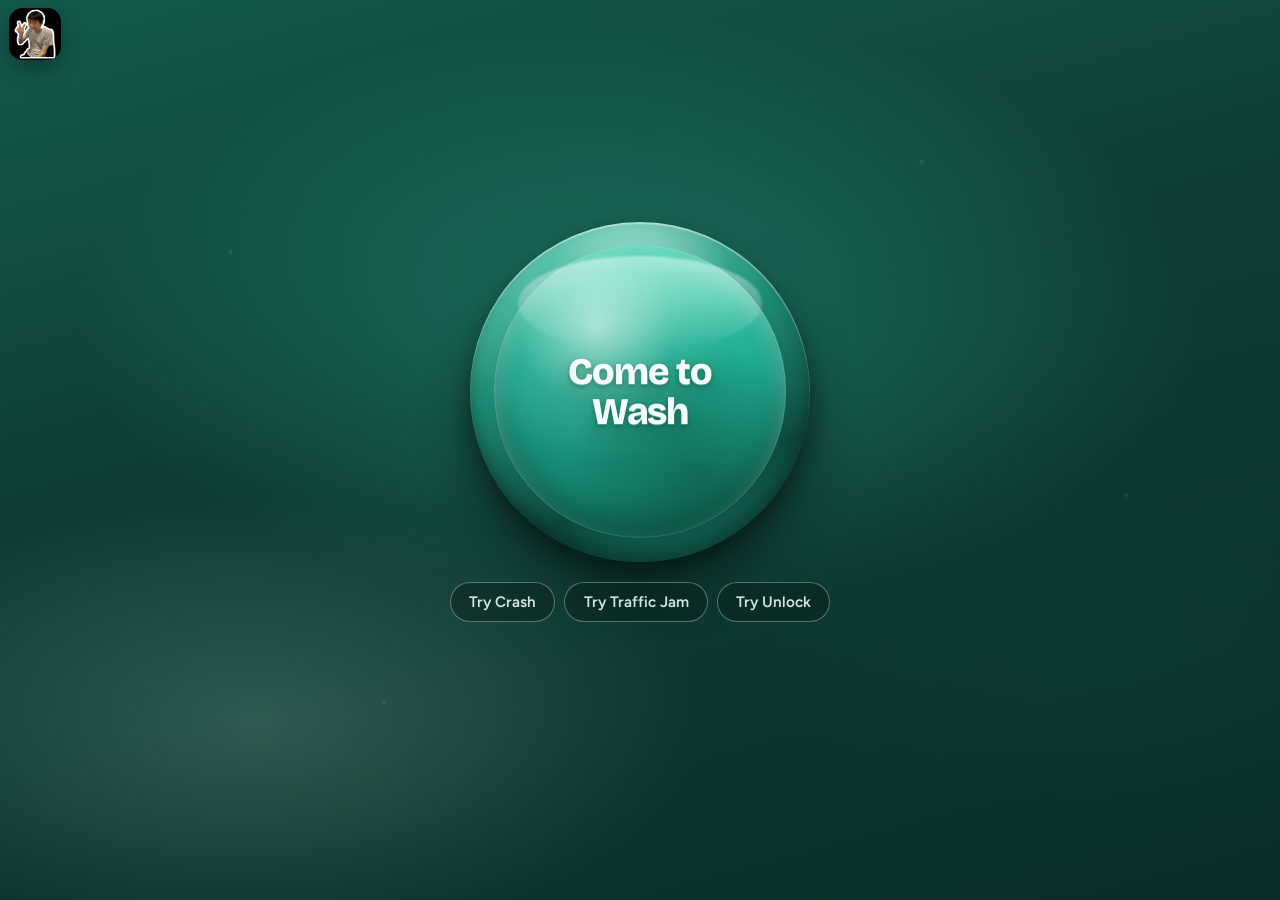
==== commit cf367714: "Add a top-left Danny logo that returns home. Keep the sticker visible on every screen and use it as " ====
--- a/index.html
+++ b/index.html
@@ -8,17 +8,17 @@
     <title>DannyWash</title>
     <meta name="description" content="Danny comes to wash." />
     <meta name="theme-color" content="#000000" />
-    <link rel="icon" href="/favicon.ico" sizes="any" />
-    <link rel="icon" type="image/png" sizes="32x32" href="/assets/favicon-32.png" />
-    <link rel="icon" type="image/png" sizes="16x16" href="/assets/favicon-16.png" />
-    <link rel="apple-touch-icon" sizes="180x180" href="/assets/apple-touch-icon.png" />
+    <link rel="icon" href="/favicon.ico?v=2" sizes="any" />
+    <link rel="icon" type="image/png" sizes="32x32" href="/assets/favicon-32.png?v=2" />
+    <link rel="icon" type="image/png" sizes="16x16" href="/assets/favicon-16.png?v=2" />
+    <link rel="apple-touch-icon" sizes="180x180" href="/assets/apple-touch-icon.png?v=2" />
     <link rel="manifest" href="/site.webmanifest" />
     <meta property="og:title" content="DannyWash" />
     <meta property="og:description" content="Danny comes to wash." />
-    <meta property="og:image" content="/assets/icon-512.png" />
+    <meta property="og:image" content="/assets/icon-512.png?v=2" />
     <meta property="og:type" content="website" />
     <meta name="twitter:card" content="summary" />
-    <meta name="twitter:image" content="/assets/icon-512.png" />
+    <meta name="twitter:image" content="/assets/icon-512.png?v=2" />
     <link rel="preconnect" href="https://fonts.googleapis.com" />
     <link rel="preconnect" href="https://fonts.gstatic.com" crossorigin />
     <link
@@ -29,6 +29,16 @@
   </head>
   <body>
     <p id="tip-total" class="tip-total" aria-live="polite" hidden></p>
+    <button type="button" id="home-btn" class="home-btn" aria-label="DannyWash home">
+      <img
+        class="home-btn__icon"
+        src="assets/icon-192.png?v=2"
+        alt=""
+        width="192"
+        height="192"
+        draggable="false"
+      />
+    </button>
     <div id="feature-unlock" class="feature-unlock" hidden aria-live="polite" aria-atomic="true">
       <div class="feature-unlock__scene" aria-hidden="true">
         <span class="feature-unlock__glow"></span>
@@ -480,14 +490,20 @@
       playsinline
     ></audio>
     <audio
-      id="honk-audio"
-      src="assets/honk.mp3"
+      id="jam-audio"
+      src="assets/jam.mp3"
       preload="auto"
       playsinline
     ></audio>
     <audio
       id="crash-audio"
       src="assets/crash.mp3"
+      preload="auto"
+      playsinline
+    ></audio>
+    <audio
+      id="funeral-audio"
+      src="assets/funeral.mp3"
       preload="auto"
       playsinline
     ></audio>
--- a/styles.css
+++ b/styles.css
@@ -2290,6 +2290,40 @@
     0 1px 2px rgba(90, 60, 8, 0.2);
 }
 
+.home-btn {
+  position: fixed;
+  top: max(0.5rem, calc(var(--safe-top) + 0.25rem));
+  left: max(0.55rem, calc(var(--safe-left) + 0.25rem));
+  z-index: 40;
+  width: clamp(2.6rem, 9vmin, 3.25rem);
+  height: clamp(2.6rem, 9vmin, 3.25rem);
+  padding: 0;
+  border: 0;
+  border-radius: 0.85rem;
+  background: #000;
+  box-shadow: 0 8px 22px rgba(0, 0, 0, 0.32);
+  cursor: pointer;
+  overflow: hidden;
+  -webkit-tap-highlight-color: transparent;
+}
+
+.home-btn:focus-visible {
+  outline: 3px solid rgba(46, 196, 165, 0.85);
+  outline-offset: 3px;
+}
+
+.home-btn:active {
+  transform: scale(0.94);
+}
+
+.home-btn__icon {
+  display: block;
+  width: 100%;
+  height: 100%;
+  object-fit: cover;
+  pointer-events: none;
+}
+
 .tip-total {
   position: fixed;
   top: max(0.65rem, calc(var(--safe-top) + 0.35rem));
@@ -2451,6 +2485,7 @@
   .summon__atmosphere,
   .summon__atmosphere::before,
   .come-btn,
+  .home-btn,
   .you-pin__pulse,
   .danny.is-moving .danny__photo,
   .danny.is-jammed .danny__photo {
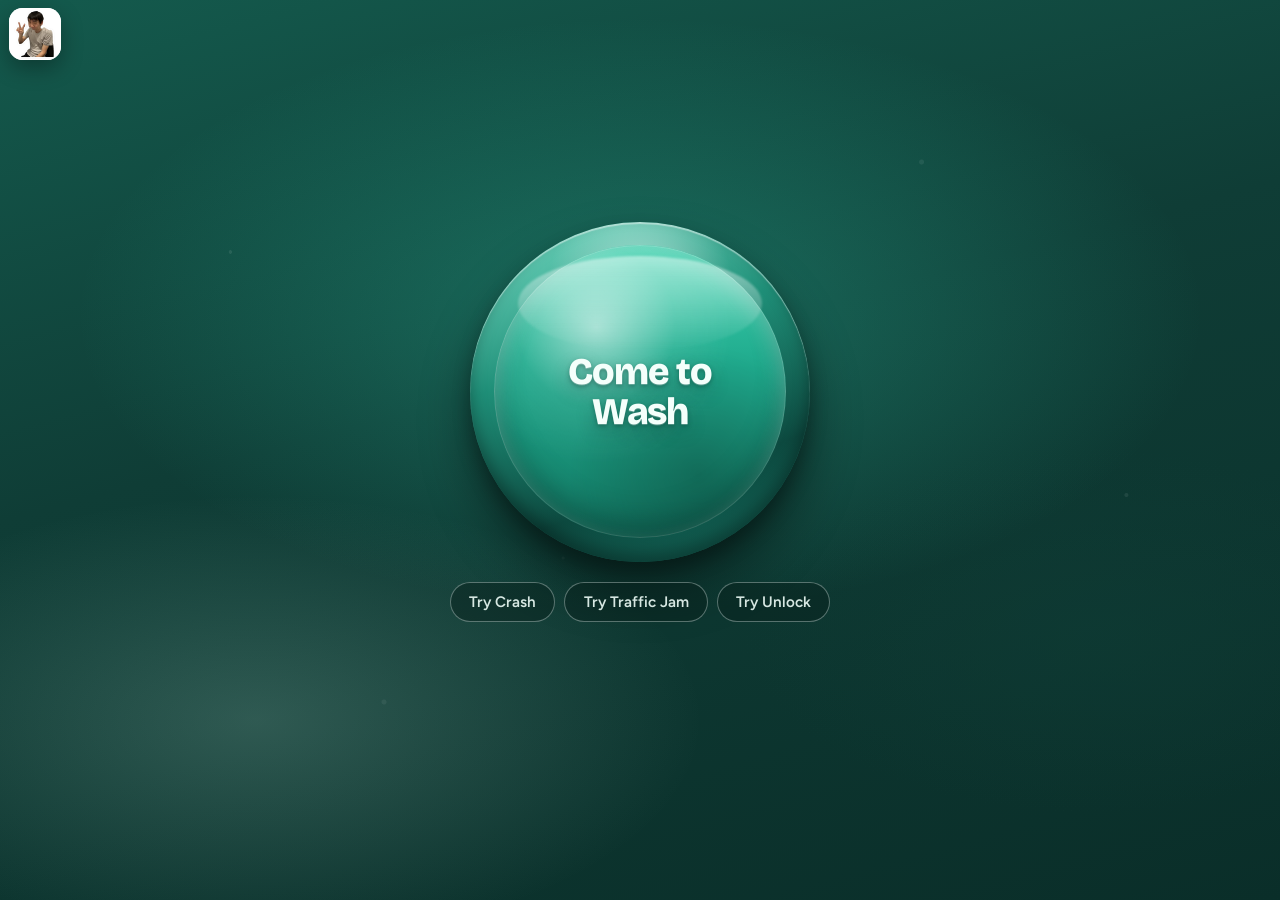
==== commit ef7c0df3: "Put branding icons on a white background. Keep the sticker cutout and fill the black field with whit" ====
--- a/index.html
+++ b/index.html
@@ -8,17 +8,17 @@
     <title>DannyWash</title>
     <meta name="description" content="Danny comes to wash." />
     <meta name="theme-color" content="#000000" />
-    <link rel="icon" href="/favicon.ico?v=2" sizes="any" />
-    <link rel="icon" type="image/png" sizes="32x32" href="/assets/favicon-32.png?v=2" />
-    <link rel="icon" type="image/png" sizes="16x16" href="/assets/favicon-16.png?v=2" />
-    <link rel="apple-touch-icon" sizes="180x180" href="/assets/apple-touch-icon.png?v=2" />
+    <link rel="icon" href="/favicon.ico?v=3" sizes="any" />
+    <link rel="icon" type="image/png" sizes="32x32" href="/assets/favicon-32.png?v=3" />
+    <link rel="icon" type="image/png" sizes="16x16" href="/assets/favicon-16.png?v=3" />
+    <link rel="apple-touch-icon" sizes="180x180" href="/assets/apple-touch-icon.png?v=3" />
     <link rel="manifest" href="/site.webmanifest" />
     <meta property="og:title" content="DannyWash" />
     <meta property="og:description" content="Danny comes to wash." />
-    <meta property="og:image" content="/assets/icon-512.png?v=2" />
+    <meta property="og:image" content="/assets/icon-512.png?v=3" />
     <meta property="og:type" content="website" />
     <meta name="twitter:card" content="summary" />
-    <meta name="twitter:image" content="/assets/icon-512.png?v=2" />
+    <meta name="twitter:image" content="/assets/icon-512.png?v=3" />
     <link rel="preconnect" href="https://fonts.googleapis.com" />
     <link rel="preconnect" href="https://fonts.gstatic.com" crossorigin />
     <link
@@ -32,7 +32,7 @@
     <button type="button" id="home-btn" class="home-btn" aria-label="DannyWash home">
       <img
         class="home-btn__icon"
-        src="assets/icon-192.png?v=2"
+        src="assets/icon-192.png?v=3"
         alt=""
         width="192"
         height="192"
--- a/styles.css
+++ b/styles.css
@@ -2300,7 +2300,7 @@
   padding: 0;
   border: 0;
   border-radius: 0.85rem;
-  background: #000;
+  background: #fff;
   box-shadow: 0 8px 22px rgba(0, 0, 0, 0.32);
   cursor: pointer;
   overflow: hidden;
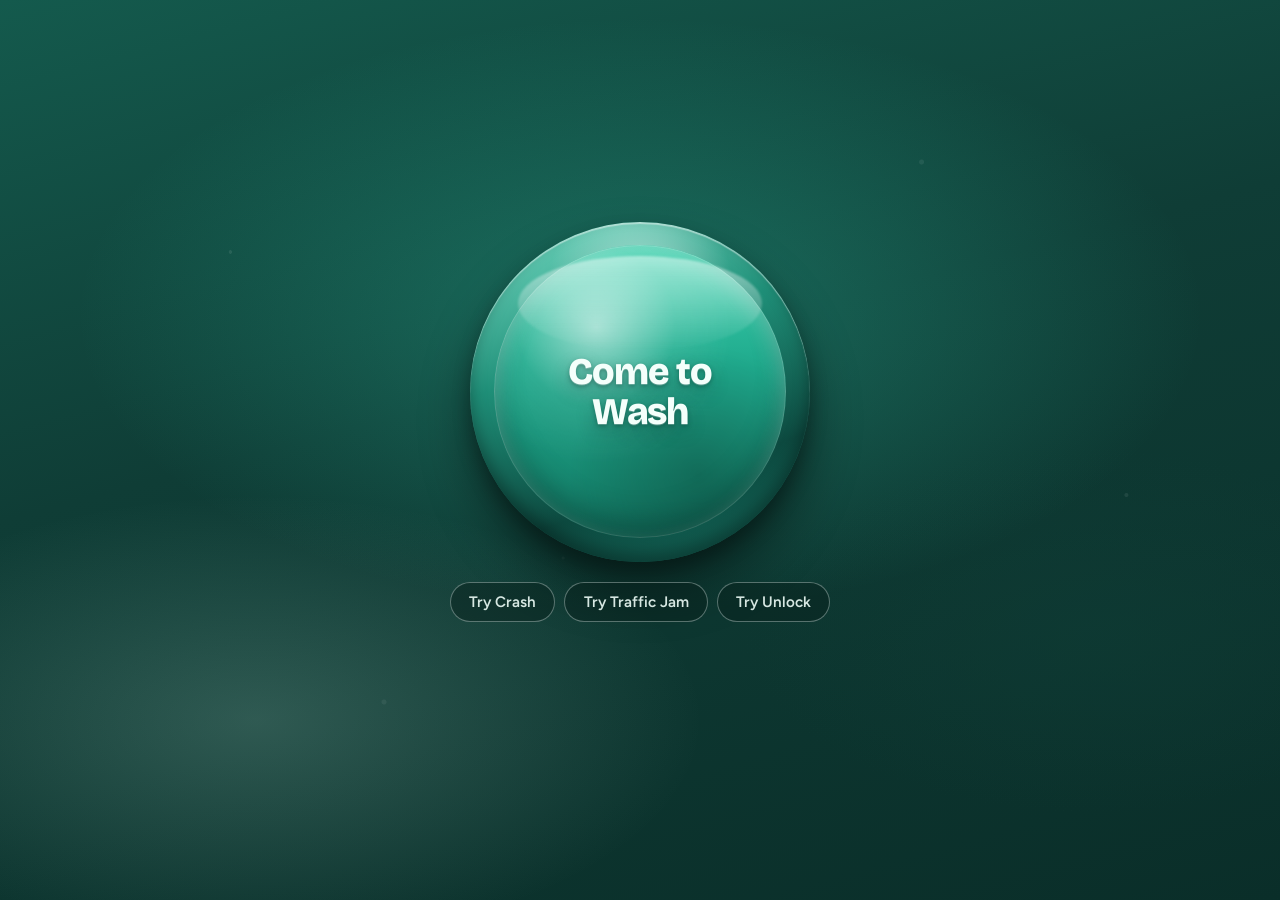
==== commit 0ad69839: "Use the sticker icon for driving Danny on a white background. Swap the map marker to the peace-sign " ====
--- a/index.html
+++ b/index.html
@@ -7,7 +7,7 @@
     <meta name="googlebot" content="noindex, nofollow, noarchive, nosnippet, noimageindex" />
     <title>DannyWash</title>
     <meta name="description" content="Danny comes to wash." />
-    <meta name="theme-color" content="#000000" />
+    <meta name="theme-color" content="#ffffff" />
     <link rel="icon" href="/favicon.ico?v=3" sizes="any" />
     <link rel="icon" type="image/png" sizes="32x32" href="/assets/favicon-32.png?v=3" />
     <link rel="icon" type="image/png" sizes="16x16" href="/assets/favicon-16.png?v=3" />
@@ -29,16 +29,6 @@
   </head>
   <body>
     <p id="tip-total" class="tip-total" aria-live="polite" hidden></p>
-    <button type="button" id="home-btn" class="home-btn" aria-label="DannyWash home">
-      <img
-        class="home-btn__icon"
-        src="assets/icon-192.png?v=3"
-        alt=""
-        width="192"
-        height="192"
-        draggable="false"
-      />
-    </button>
     <div id="feature-unlock" class="feature-unlock" hidden aria-live="polite" aria-atomic="true">
       <div class="feature-unlock__scene" aria-hidden="true">
         <span class="feature-unlock__glow"></span>
@@ -122,7 +112,7 @@
 
             <div class="danny" id="danny" style="left: 22%; top: 88%">
               <img
-                src="assets/danny.png"
+                src="assets/icon.png"
                 alt="Danny"
                 class="danny__photo"
                 width="96"
--- a/styles.css
+++ b/styles.css
@@ -514,8 +514,9 @@
 .danny__photo {
   width: 100%;
   height: 100%;
-  object-fit: cover;
-  object-position: 50% 35%;
+  object-fit: contain;
+  object-position: center;
+  background: #fff;
   border-radius: 50%;
   display: block;
   box-shadow:
@@ -2290,40 +2291,6 @@
     0 1px 2px rgba(90, 60, 8, 0.2);
 }
 
-.home-btn {
-  position: fixed;
-  top: max(0.5rem, calc(var(--safe-top) + 0.25rem));
-  left: max(0.55rem, calc(var(--safe-left) + 0.25rem));
-  z-index: 40;
-  width: clamp(2.6rem, 9vmin, 3.25rem);
-  height: clamp(2.6rem, 9vmin, 3.25rem);
-  padding: 0;
-  border: 0;
-  border-radius: 0.85rem;
-  background: #fff;
-  box-shadow: 0 8px 22px rgba(0, 0, 0, 0.32);
-  cursor: pointer;
-  overflow: hidden;
-  -webkit-tap-highlight-color: transparent;
-}
-
-.home-btn:focus-visible {
-  outline: 3px solid rgba(46, 196, 165, 0.85);
-  outline-offset: 3px;
-}
-
-.home-btn:active {
-  transform: scale(0.94);
-}
-
-.home-btn__icon {
-  display: block;
-  width: 100%;
-  height: 100%;
-  object-fit: cover;
-  pointer-events: none;
-}
-
 .tip-total {
   position: fixed;
   top: max(0.65rem, calc(var(--safe-top) + 0.35rem));
@@ -2485,7 +2452,6 @@
   .summon__atmosphere,
   .summon__atmosphere::before,
   .come-btn,
-  .home-btn,
   .you-pin__pulse,
   .danny.is-moving .danny__photo,
   .danny.is-jammed .danny__photo {
